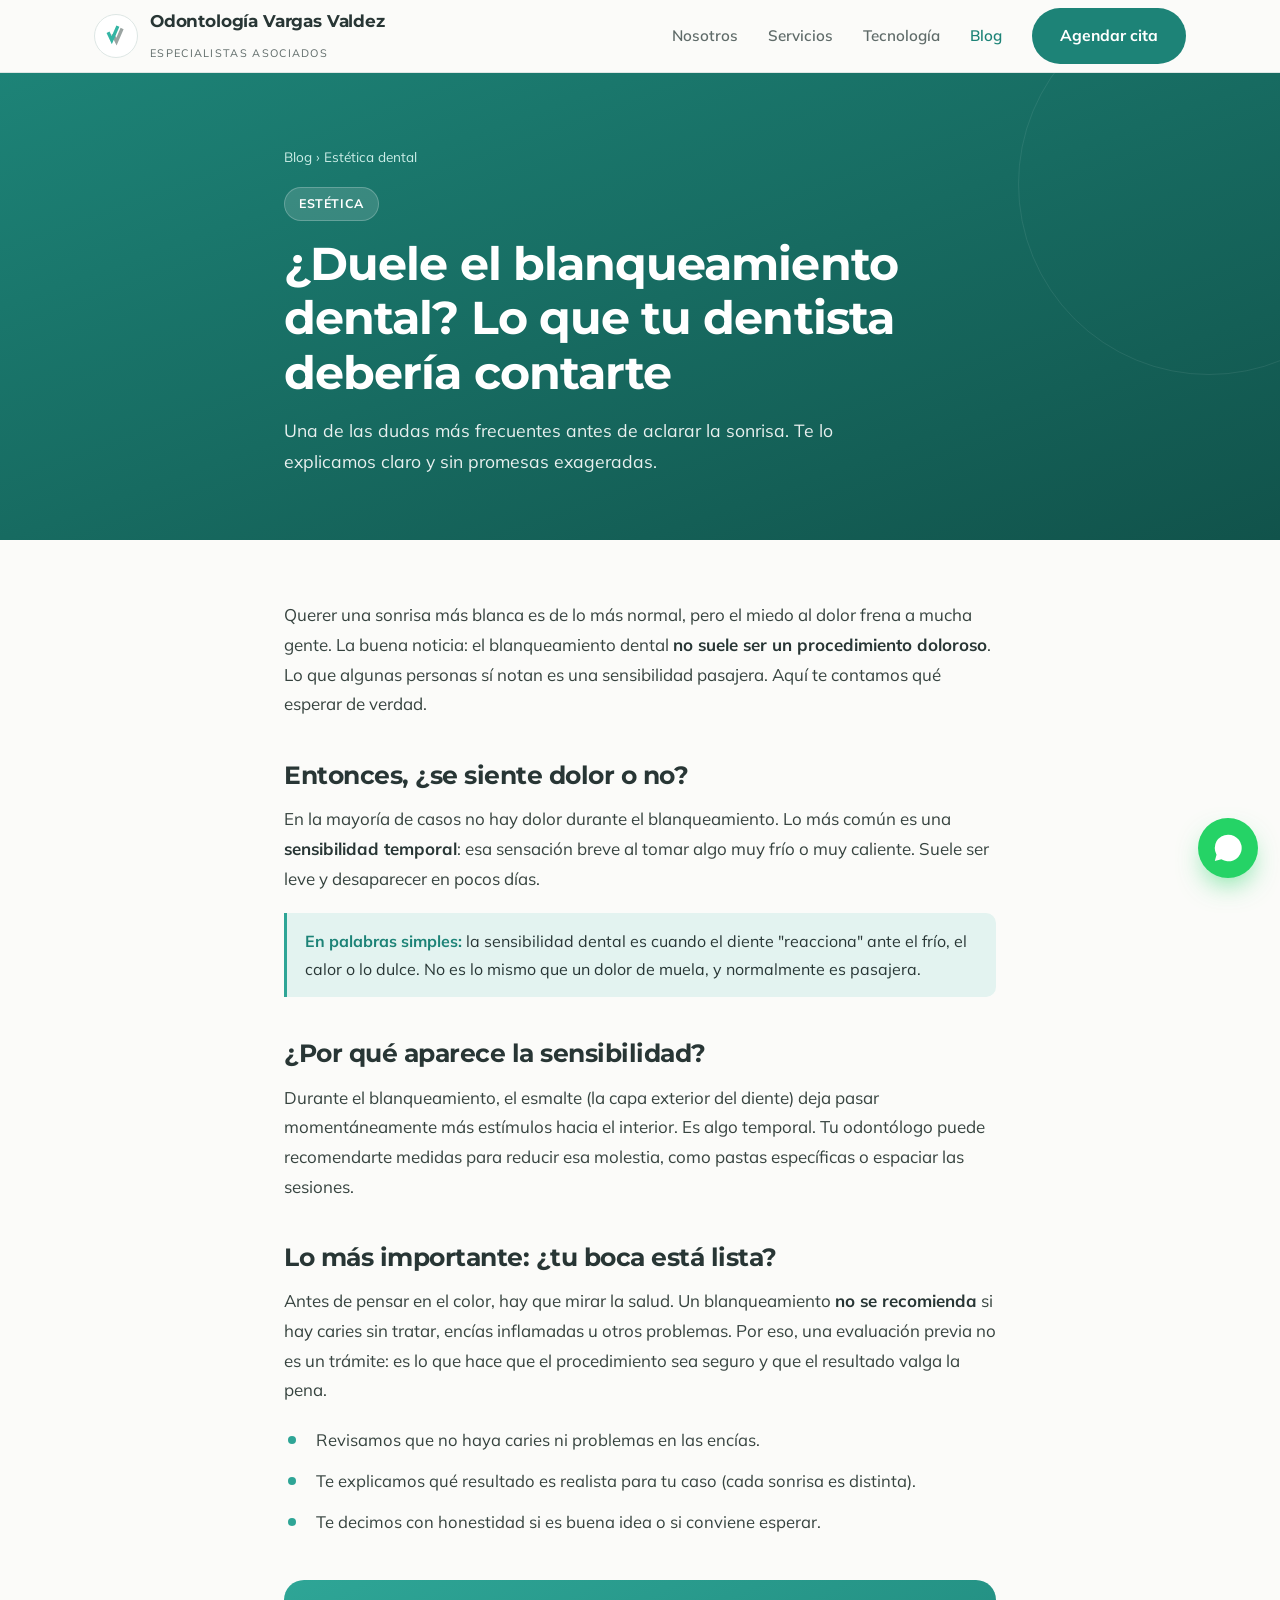
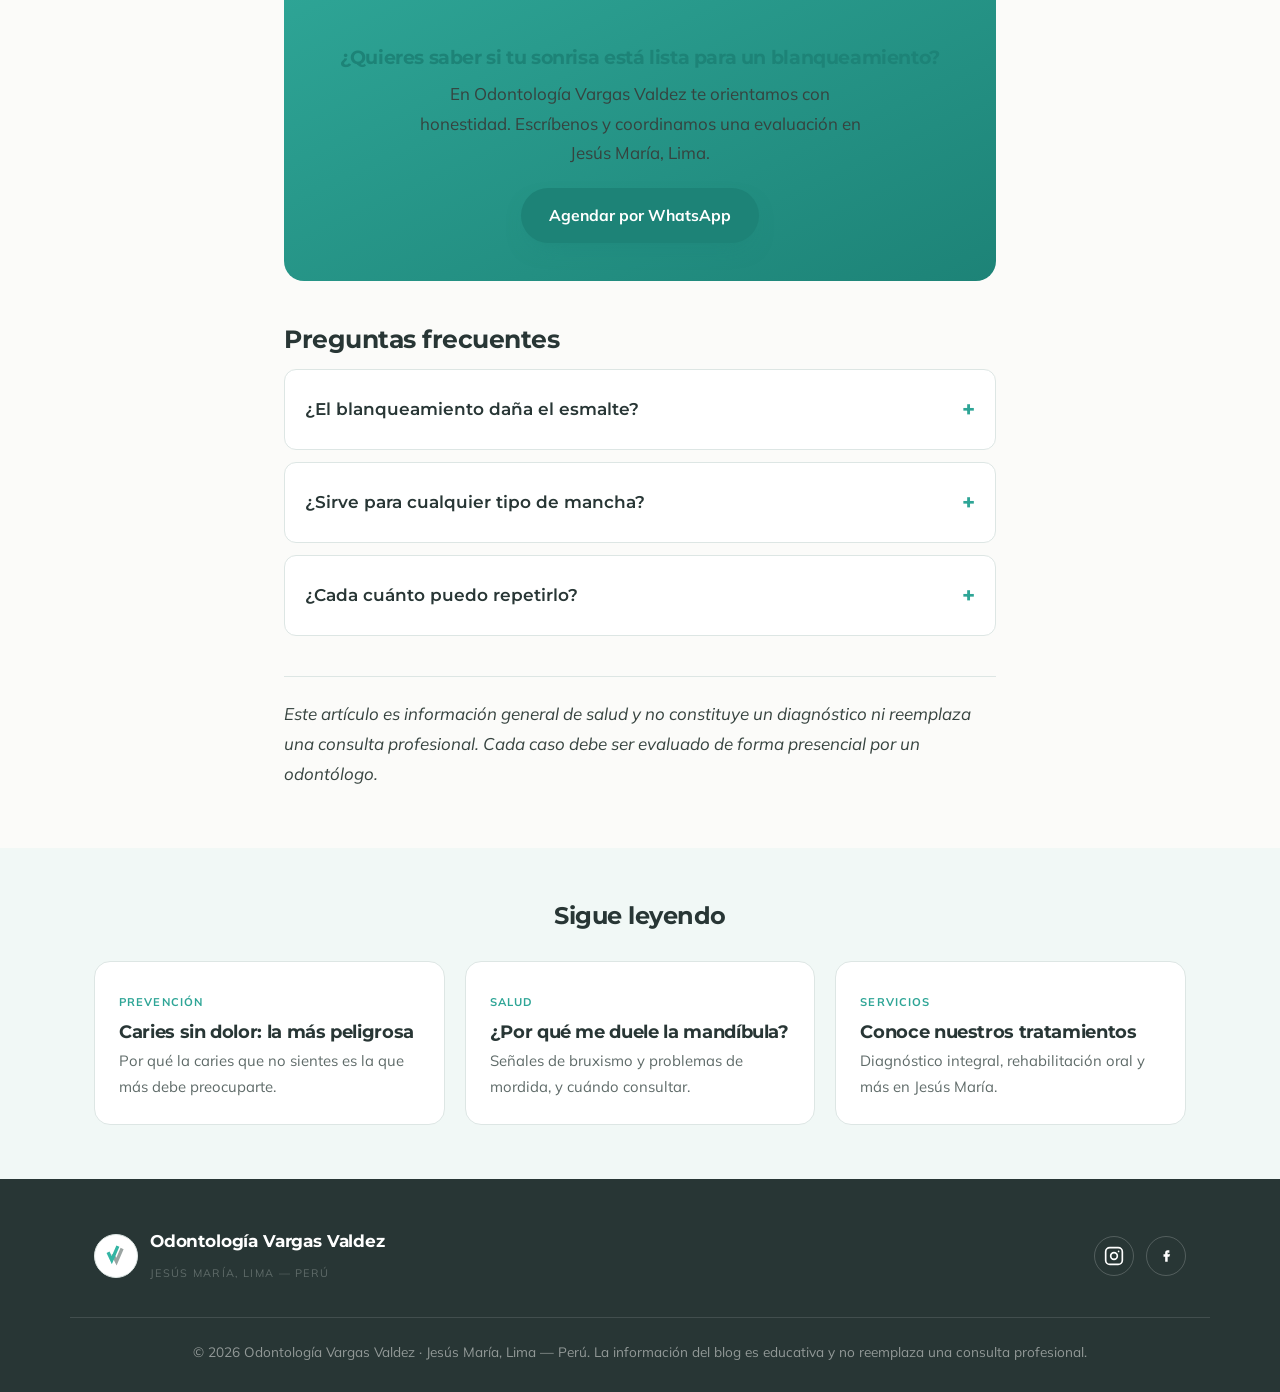
==== blog-blanqueamiento-dental.html @ 9a5ce0c2 "Fix logo - Blogs parte 1 (3 blogs añadidos)" ====
<!DOCTYPE html>
<html lang="es"><head><meta charset="UTF-8"><meta name="viewport" content="width=device-width, initial-scale=1.0">
<title>¿Duele el blanqueamiento dental? Lo que tu dentista debería contarte | Vargas Valdez</title>
<meta name="description" content="¿El blanqueamiento dental duele? Resolvemos las dudas más comunes sobre sensibilidad, duración y cuándo es seguro hacerlo. Clínica dental en Jesús María, Lima.">
<link rel="canonical" href="https://www.TUDOMINIO.com/blog-blanqueamiento-dental.html">
<meta property="og:type" content="article"><meta property="og:title" content="¿Duele el blanqueamiento dental? Lo que tu dentista debería contarte | Vargas Valdez"><meta property="og:description" content="¿El blanqueamiento dental duele? Resolvemos las dudas más comunes sobre sensibilidad, duración y cuándo es seguro hacerlo. Clínica dental en Jesús María, Lima."><meta property="og:locale" content="es_PE">
<link rel="preconnect" href="https://fonts.googleapis.com"><link rel="preconnect" href="https://fonts.gstatic.com" crossorigin>
<link href="https://fonts.googleapis.com/css2?family=Montserrat:wght@600;700;800&family=Mulish:wght@400;500;600;700&display=swap" rel="stylesheet">
<script type="application/ld+json">{"@context": "https://schema.org", "@type": "Article", "headline": "¿Duele el blanqueamiento dental? Lo que tu dentista debería contarte | Vargas Valdez", "description": "¿El blanqueamiento dental duele? Resolvemos las dudas más comunes sobre sensibilidad, duración y cuándo es seguro hacerlo. Clínica dental en Jesús María, Lima.", "author": {"@type": "Organization", "name": "Odontología Vargas Valdez"}, "publisher": {"@type": "Organization", "name": "Odontología Vargas Valdez"}, "inLanguage": "es-PE"}</script><script type="application/ld+json">{"@context": "https://schema.org", "@type": "FAQPage", "mainEntity": [{"@type": "Question", "name": "¿El blanqueamiento dental duele?", "acceptedAnswer": {"@type": "Answer", "text": "Por lo general no es un procedimiento doloroso, aunque algunas personas sienten sensibilidad temporal durante o después. Esa sensibilidad suele desaparecer en pocos días."}}, {"@type": "Question", "name": "¿Cuánto dura el resultado de un blanqueamiento?", "acceptedAnswer": {"@type": "Answer", "text": "Depende de cada persona y de sus hábitos (café, té, cigarro). Con buenos cuidados, los resultados pueden mantenerse varios meses o más. Una evaluación profesional te dará una expectativa realista."}}, {"@type": "Question", "name": "¿Cualquiera puede hacerse un blanqueamiento?", "acceptedAnswer": {"@type": "Answer", "text": "No siempre. Es importante revisar primero el estado de tus dientes y encías. Por eso recomendamos una evaluación antes de decidir."}}]}</script>
<style>:root{
    --teal:#2ea596;--teal-bright:#3dbcab;--teal-deep:#1d8377;--teal-darker:#11534b;
    --teal-soft:#e3f3f0;--teal-mist:#f1f8f6;--grey:#8e9794;--grey-deep:#6b7472;
    --ink:#283635;--paper:#fbfbf9;--white:#fff;--gold:#1d8377;--gold-soft:#cdeee8;
    --muted:#5f6b69;--line:#dde6e4;
  }
  *{box-sizing:border-box;margin:0;padding:0;}
  html{scroll-behavior:smooth;}
  body{font-family:'Mulish',system-ui,sans-serif;color:var(--ink);background:var(--paper);line-height:1.75;}
  h1,h2,h3,h4{font-family:'Montserrat',system-ui,sans-serif;font-weight:700;line-height:1.18;letter-spacing:-.02em;}
  a{color:inherit;text-decoration:none;}
  .wrap{max-width:1140px;margin:0 auto;padding:0 24px;}
  .narrow{max-width:760px;margin:0 auto;padding:0 24px;}
  .eyebrow{text-transform:uppercase;letter-spacing:.18em;font-size:.74rem;font-weight:700;color:var(--teal-deep);margin-bottom:14px;}
  .btn{display:inline-flex;align-items:center;gap:9px;font-family:'Mulish',sans-serif;font-weight:700;font-size:.98rem;padding:14px 28px;border-radius:40px;transition:transform .25s,box-shadow .25s;cursor:pointer;border:none;}
  .btn-wa{background:var(--teal-deep);color:#fff;box-shadow:0 10px 24px -12px rgba(29,131,119,.7);}
  .btn-wa:hover{transform:translateY(-3px);}
  .btn-dark{background:var(--teal-deep);color:#fff;}
  .btn-dark:hover{transform:translateY(-3px);}
  .btn-ghost{background:transparent;color:var(--teal-deep);border:1.5px solid var(--teal);}
  .btn-ghost:hover{background:var(--teal-soft);}

  /* NAV */
  header.nav{position:sticky;top:0;z-index:100;background:rgba(251,251,249,.9);backdrop-filter:blur(12px);border-bottom:1px solid var(--line);}
  .nav-inner{display:flex;align-items:center;justify-content:space-between;height:72px;}
  .brand{display:flex;align-items:center;gap:12px;}
  .brand-mark{width:44px;height:44px;border-radius:50%;background:#fff;border:1px solid var(--line);display:flex;align-items:center;justify-content:center;overflow:hidden;flex-shrink:0;}
  .brand-mark svg{width:30px;height:30px;display:block;}
  .brand-text strong{font-family:'Montserrat',system-ui,sans-serif;font-weight:700;font-size:1.05rem;display:block;color:var(--ink);letter-spacing:-.01em;}
  .brand-text span{font-size:.68rem;letter-spacing:.12em;text-transform:uppercase;color:var(--muted);}
  .nav-links{display:flex;align-items:center;gap:30px;}
  .nav-links a.lnk{font-weight:600;font-size:.95rem;color:var(--muted);transition:color .2s;}
  .nav-links a.lnk:hover,.nav-links a.lnk.active{color:var(--teal-deep);}
  @media(max-width:820px){.nav-links .lnk{display:none;}}

  /* ARTICLE */
  .art-hero{background:linear-gradient(160deg,var(--teal-deep),var(--teal-darker));color:#fff;padding:72px 0 64px;position:relative;overflow:hidden;}
  .art-hero::before{content:"";position:absolute;right:-120px;top:-80px;width:380px;height:380px;border-radius:50%;border:1.5px solid rgba(255,255,255,.08);}
  .art-hero .crumbs{font-size:.85rem;color:var(--gold-soft);margin-bottom:18px;position:relative;z-index:2;}
  .art-hero .crumbs a:hover{text-decoration:underline;}
  .art-hero .tag{display:inline-block;background:rgba(255,255,255,.14);border:1px solid rgba(255,255,255,.22);padding:5px 14px;border-radius:30px;font-size:.78rem;font-weight:700;letter-spacing:.05em;text-transform:uppercase;margin-bottom:16px;}
  .art-hero h1{font-size:clamp(1.9rem,4.2vw,2.9rem);max-width:22ch;margin-bottom:14px;}
  .art-hero p.sub{font-size:1.1rem;color:rgba(255,255,255,.9);max-width:54ch;}
  article.post{padding:60px 0 40px;}
  article.post p{font-size:1.06rem;color:#36433f;margin-bottom:20px;}
  article.post h2{font-size:1.55rem;margin:42px 0 14px;color:var(--ink);}
  article.post h3{font-size:1.2rem;margin:28px 0 10px;color:var(--teal-deep);}
  article.post ul{margin:0 0 22px 4px;list-style:none;}
  article.post li{position:relative;padding-left:28px;margin-bottom:12px;font-size:1.04rem;color:#36433f;}
  article.post li::before{content:"";position:absolute;left:0;top:11px;width:8px;height:8px;border-radius:50%;background:var(--teal);}
  article.post strong{color:var(--ink);}
  .term{background:var(--teal-soft);border-left:3px solid var(--teal);padding:14px 18px;border-radius:0 10px 10px 0;margin:0 0 24px;font-size:1rem;}
  .term b{color:var(--teal-deep);}
  .cta-box{background:linear-gradient(155deg,var(--teal),var(--teal-deep));color:#fff;border-radius:20px;padding:38px;margin:44px 0;text-align:center;}
  .cta-box h3{font-size:1.5rem;color:#fff;margin-bottom:10px;}
  .cta-box p{color:rgba(255,255,255,.9);max-width:46ch;margin:0 auto 22px;}
  .faq{margin:40px 0;}
  .faq h2{margin-bottom:18px;}
  details{background:var(--white);border:1px solid var(--line);border-radius:12px;padding:4px 20px;margin-bottom:12px;}
  details summary{font-family:'Montserrat',sans-serif;font-weight:600;font-size:1.05rem;padding:16px 0;cursor:pointer;list-style:none;display:flex;justify-content:space-between;align-items:center;color:var(--ink);}
  details summary::after{content:"+";color:var(--teal);font-size:1.4rem;font-weight:700;}
  details[open] summary::after{content:"–";}
  details .ans{padding:0 0 18px;color:#36433f;}
  .disclaimer{font-size:.92rem;color:var(--muted);font-style:italic;border-top:1px solid var(--line);padding-top:22px;margin-top:30px;}
  .more{background:var(--teal-mist);padding:54px 0;}
  .more h2{text-align:center;font-size:1.5rem;margin-bottom:30px;}
  .more-grid{display:grid;grid-template-columns:repeat(3,1fr);gap:20px;}
  .pcard{background:#fff;border:1px solid var(--line);border-radius:16px;padding:24px;transition:transform .25s,box-shadow .25s;}
  .pcard:hover{transform:translateY(-5px);box-shadow:0 18px 40px -26px rgba(29,131,119,.5);}
  .pcard .tag{font-size:.7rem;text-transform:uppercase;letter-spacing:.1em;font-weight:700;color:var(--teal);}
  .pcard h3{font-size:1.1rem;margin:8px 0 6px;}
  .pcard p{color:var(--muted);font-size:.93rem;}
  @media(max-width:820px){.more-grid{grid-template-columns:1fr;}}

  /* BLOG INDEX */
  .idx-hero{background:radial-gradient(ellipse at 80% -10%, rgba(61,188,171,.22), transparent 50%),linear-gradient(160deg,var(--teal-deep),var(--teal-darker));color:#fff;padding:84px 0 76px;text-align:center;position:relative;overflow:hidden;}
  .idx-hero::before{content:"";position:absolute;right:-120px;top:-80px;width:420px;height:420px;border-radius:50%;border:1.5px solid rgba(255,255,255,.08);}
  .idx-hero .eyebrow{color:var(--gold-soft);}
  .idx-hero h1{font-size:clamp(2.1rem,5vw,3.2rem);max-width:20ch;margin:0 auto 18px;}
  .idx-hero h1 em{font-style:normal;color:var(--gold-soft);}
  .idx-hero p{font-size:1.12rem;color:rgba(255,255,255,.9);max-width:52ch;margin:0 auto;position:relative;z-index:2;}
  .posts{padding:64px 0;}
  .posts-grid{display:grid;grid-template-columns:repeat(3,1fr);gap:24px;}
  .post-card{background:#fff;border:1px solid var(--line);border-radius:18px;overflow:hidden;display:flex;flex-direction:column;transition:transform .25s,box-shadow .25s;}
  .post-card:hover{transform:translateY(-6px);box-shadow:0 22px 46px -28px rgba(29,131,119,.5);}
  .post-card .ph{height:120px;background:linear-gradient(135deg,var(--teal),var(--teal-deep));display:flex;align-items:center;justify-content:center;font-size:2.6rem;}
  .post-card .body{padding:24px;display:flex;flex-direction:column;flex:1;}
  .post-card .tag{font-size:.7rem;text-transform:uppercase;letter-spacing:.1em;font-weight:700;color:var(--teal);}
  .post-card h2{font-size:1.18rem;margin:8px 0 8px;}
  .post-card p{color:var(--muted);font-size:.95rem;flex:1;}
  .post-card .read{margin-top:16px;font-weight:700;color:var(--teal-deep);font-size:.92rem;}
  @media(max-width:820px){.posts-grid{grid-template-columns:1fr;}}

  /* FOOTER */
  footer{background:var(--ink);color:rgba(251,251,249,.72);padding:48px 0 28px;}
  .foot-grid{display:flex;justify-content:space-between;flex-wrap:wrap;gap:24px;align-items:center;}
  .foot-grid .brand-text strong{color:#fff;}
  .foot-social{display:flex;gap:12px;}
  .foot-social a{width:40px;height:40px;border-radius:50%;border:1px solid rgba(255,255,255,.2);display:flex;align-items:center;justify-content:center;color:#fff;transition:background .2s;}
  .foot-social a:hover{background:var(--teal);}
  .foot-bottom{border-top:1px solid rgba(255,255,255,.12);margin-top:32px;padding-top:22px;text-align:center;font-size:.85rem;color:rgba(251,251,249,.5);}
  .wa-float{position:fixed;right:22px;bottom:22px;z-index:200;width:60px;height:60px;border-radius:50%;background:#25D366;display:flex;align-items:center;justify-content:center;box-shadow:0 12px 28px -8px rgba(37,211,102,.7);transition:transform .25s;}
  .wa-float:hover{transform:scale(1.08);}
  .wa-float svg{width:32px;height:32px;fill:#fff;}</style></head><body>
<header class="nav"><div class="wrap nav-inner">
  <a href="index.html" class="brand"><div class="brand-mark"><svg viewBox="0 0 64 64" xmlns="http://www.w3.org/2000/svg" aria-label="Logo Vargas Valdez"><path d="M25 28 L33 44 L45 16" fill="none" stroke="#9ba4a2" stroke-width="7" stroke-linecap="butt" stroke-linejoin="miter"/><path d="M15 24 L23 41 L36 11" fill="none" stroke="#34b5a4" stroke-width="7" stroke-linecap="butt" stroke-linejoin="miter"/></svg></div>
  <div class="brand-text"><strong>Odontología Vargas Valdez</strong><span>Especialistas Asociados</span></div></a>
  <nav class="nav-links">
    <a class="lnk" href="index.html#nosotros">Nosotros</a>
    <a class="lnk" href="index.html#servicios">Servicios</a>
    <a class="lnk" href="index.html#tecnologia">Tecnología</a>
    <a class="lnk active" href="blog.html">Blog</a>
    <a class="btn btn-dark" href="https://wa.me/51987484791" target="_blank" rel="noopener">Agendar cita</a>
  </nav></div></header>
<section class="art-hero"><div class="narrow">
<div class="crumbs"><a href="blog.html">Blog</a> › Estética dental</div>
<span class="tag">Estética</span>
<h1>¿Duele el blanqueamiento dental? Lo que tu dentista debería contarte</h1>
<p class="sub">Una de las dudas más frecuentes antes de aclarar la sonrisa. Te lo explicamos claro y sin promesas exageradas.</p>
</div></section>
<article class="post"><div class="narrow">
<p>Querer una sonrisa más blanca es de lo más normal, pero el miedo al dolor frena a mucha gente. La buena noticia: el blanqueamiento dental <strong>no suele ser un procedimiento doloroso</strong>. Lo que algunas personas sí notan es una sensibilidad pasajera. Aquí te contamos qué esperar de verdad.</p>

<h2>Entonces, ¿se siente dolor o no?</h2>
<p>En la mayoría de casos no hay dolor durante el blanqueamiento. Lo más común es una <strong>sensibilidad temporal</strong>: esa sensación breve al tomar algo muy frío o muy caliente. Suele ser leve y desaparecer en pocos días.</p>
<div class="term"><b>En palabras simples:</b> la sensibilidad dental es cuando el diente "reacciona" ante el frío, el calor o lo dulce. No es lo mismo que un dolor de muela, y normalmente es pasajera.</div>

<h2>¿Por qué aparece la sensibilidad?</h2>
<p>Durante el blanqueamiento, el esmalte (la capa exterior del diente) deja pasar momentáneamente más estímulos hacia el interior. Es algo temporal. Tu odontólogo puede recomendarte medidas para reducir esa molestia, como pastas específicas o espaciar las sesiones.</p>

<h2>Lo más importante: ¿tu boca está lista?</h2>
<p>Antes de pensar en el color, hay que mirar la salud. Un blanqueamiento <strong>no se recomienda</strong> si hay caries sin tratar, encías inflamadas u otros problemas. Por eso, una evaluación previa no es un trámite: es lo que hace que el procedimiento sea seguro y que el resultado valga la pena.</p>
<ul>
<li>Revisamos que no haya caries ni problemas en las encías.</li>
<li>Te explicamos qué resultado es realista para tu caso (cada sonrisa es distinta).</li>
<li>Te decimos con honestidad si es buena idea o si conviene esperar.</li>
</ul>

<div class="cta-box"><h3>¿Quieres saber si tu sonrisa está lista para un blanqueamiento?</h3>
<p>En Odontología Vargas Valdez te orientamos con honestidad. Escríbenos y coordinamos una evaluación en Jesús María, Lima.</p>
<a class="btn btn-wa" href="https://wa.me/51987484791" target="_blank" rel="noopener">Agendar por WhatsApp</a></div>

<div class="faq"><h2>Preguntas frecuentes</h2>
<details><summary>¿El blanqueamiento daña el esmalte?</summary><div class="ans">Realizado bajo supervisión profesional y en una boca sana, es un procedimiento controlado. Los problemas suelen aparecer con productos caseros sin control o usados en exceso.</div></details>
<details><summary>¿Sirve para cualquier tipo de mancha?</summary><div class="ans">No todas las manchas responden igual. Algunas se aclaran muy bien y otras requieren un enfoque distinto. Una evaluación lo aclara.</div></details>
<details><summary>¿Cada cuánto puedo repetirlo?</summary><div class="ans">Depende de tu caso y tus hábitos. Tu odontólogo te indicará un intervalo seguro; no conviene abusar.</div></details>
</div>

<p class="disclaimer">Este artículo es información general de salud y no constituye un diagnóstico ni reemplaza una consulta profesional. Cada caso debe ser evaluado de forma presencial por un odontólogo.</p>
</div></article>
<section class="more"><div class="wrap"><h2>Sigue leyendo</h2><div class="more-grid"><a class="pcard" href="blog-caries-sin-dolor.html"><span class="tag">Prevención</span><h3>Caries sin dolor: la más peligrosa</h3><p>Por qué la caries que no sientes es la que más debe preocuparte.</p></a><a class="pcard" href="blog-dolor-mandibula.html"><span class="tag">Salud</span><h3>¿Por qué me duele la mandíbula?</h3><p>Señales de bruxismo y problemas de mordida, y cuándo consultar.</p></a><a class="pcard" href="index.html#servicios"><span class="tag">Servicios</span><h3>Conoce nuestros tratamientos</h3><p>Diagnóstico integral, rehabilitación oral y más en Jesús María.</p></a></div></div></section>
<footer><div class="wrap foot-grid">
  <a href="index.html" class="brand"><div class="brand-mark"><svg viewBox="0 0 64 64" xmlns="http://www.w3.org/2000/svg" aria-label="Logo Vargas Valdez"><path d="M25 28 L33 44 L45 16" fill="none" stroke="#9ba4a2" stroke-width="7" stroke-linecap="butt" stroke-linejoin="miter"/><path d="M15 24 L23 41 L36 11" fill="none" stroke="#34b5a4" stroke-width="7" stroke-linecap="butt" stroke-linejoin="miter"/></svg></div>
  <div class="brand-text"><strong>Odontología Vargas Valdez</strong><span>Jesús María, Lima — Perú</span></div></a>
  <div class="foot-social">
    <a href="https://www.instagram.com/odontologiavargasv" target="_blank" rel="noopener" aria-label="Instagram"><svg width="20" height="20" viewBox="0 0 24 24" fill="none" stroke="currentColor" stroke-width="2"><rect x="2" y="2" width="20" height="20" rx="5"/><circle cx="12" cy="12" r="4"/><circle cx="17.5" cy="6.5" r="1" fill="currentColor" stroke="none"/></svg></a>
    <a href="https://www.facebook.com/profile.php?id=61588420507476" target="_blank" rel="noopener" aria-label="Facebook"><svg width="20" height="20" viewBox="0 0 24 24" fill="currentColor"><path d="M14 8h2V5h-2c-2 0-3 1-3 3v2H9v3h2v6h3v-6h2l1-3h-3V8c0-.5.3-1 1-1z"/></svg></a>
  </div></div>
  <div class="wrap foot-bottom">© <span id="year"></span> Odontología Vargas Valdez · Jesús María, Lima — Perú. La información del blog es educativa y no reemplaza una consulta profesional.</div></footer>
<a class="wa-float" href="https://wa.me/51987484791" target="_blank" rel="noopener" aria-label="WhatsApp"><svg viewBox="0 0 24 24"><path d="M17.5 14.4c-.3-.1-1.7-.8-1.9-.9-.3-.1-.5-.1-.7.1-.2.3-.7.9-.9 1.1-.2.2-.3.2-.6.1-1.7-.8-2.8-1.5-3.9-3.4-.3-.5.3-.5.8-1.5.1-.2 0-.4 0-.5 0-.1-.7-1.7-1-2.3-.2-.5-.5-.5-.7-.5h-.6c-.2 0-.5.1-.8.4-.3.3-1 1-1 2.5s1.1 2.9 1.2 3.1c.2.2 2.1 3.3 5.2 4.6 2 .8 2.7.9 3.7.8.6-.1 1.7-.7 2-1.4.2-.7.2-1.3.2-1.4-.1-.2-.3-.2-.6-.4zM12 2a10 10 0 00-8.6 15l-1.3 4.8 4.9-1.3A10 10 0 1012 2z"/></svg></a>
<script>document.getElementById('year').textContent=new Date().getFullYear();</script>
</body></html>
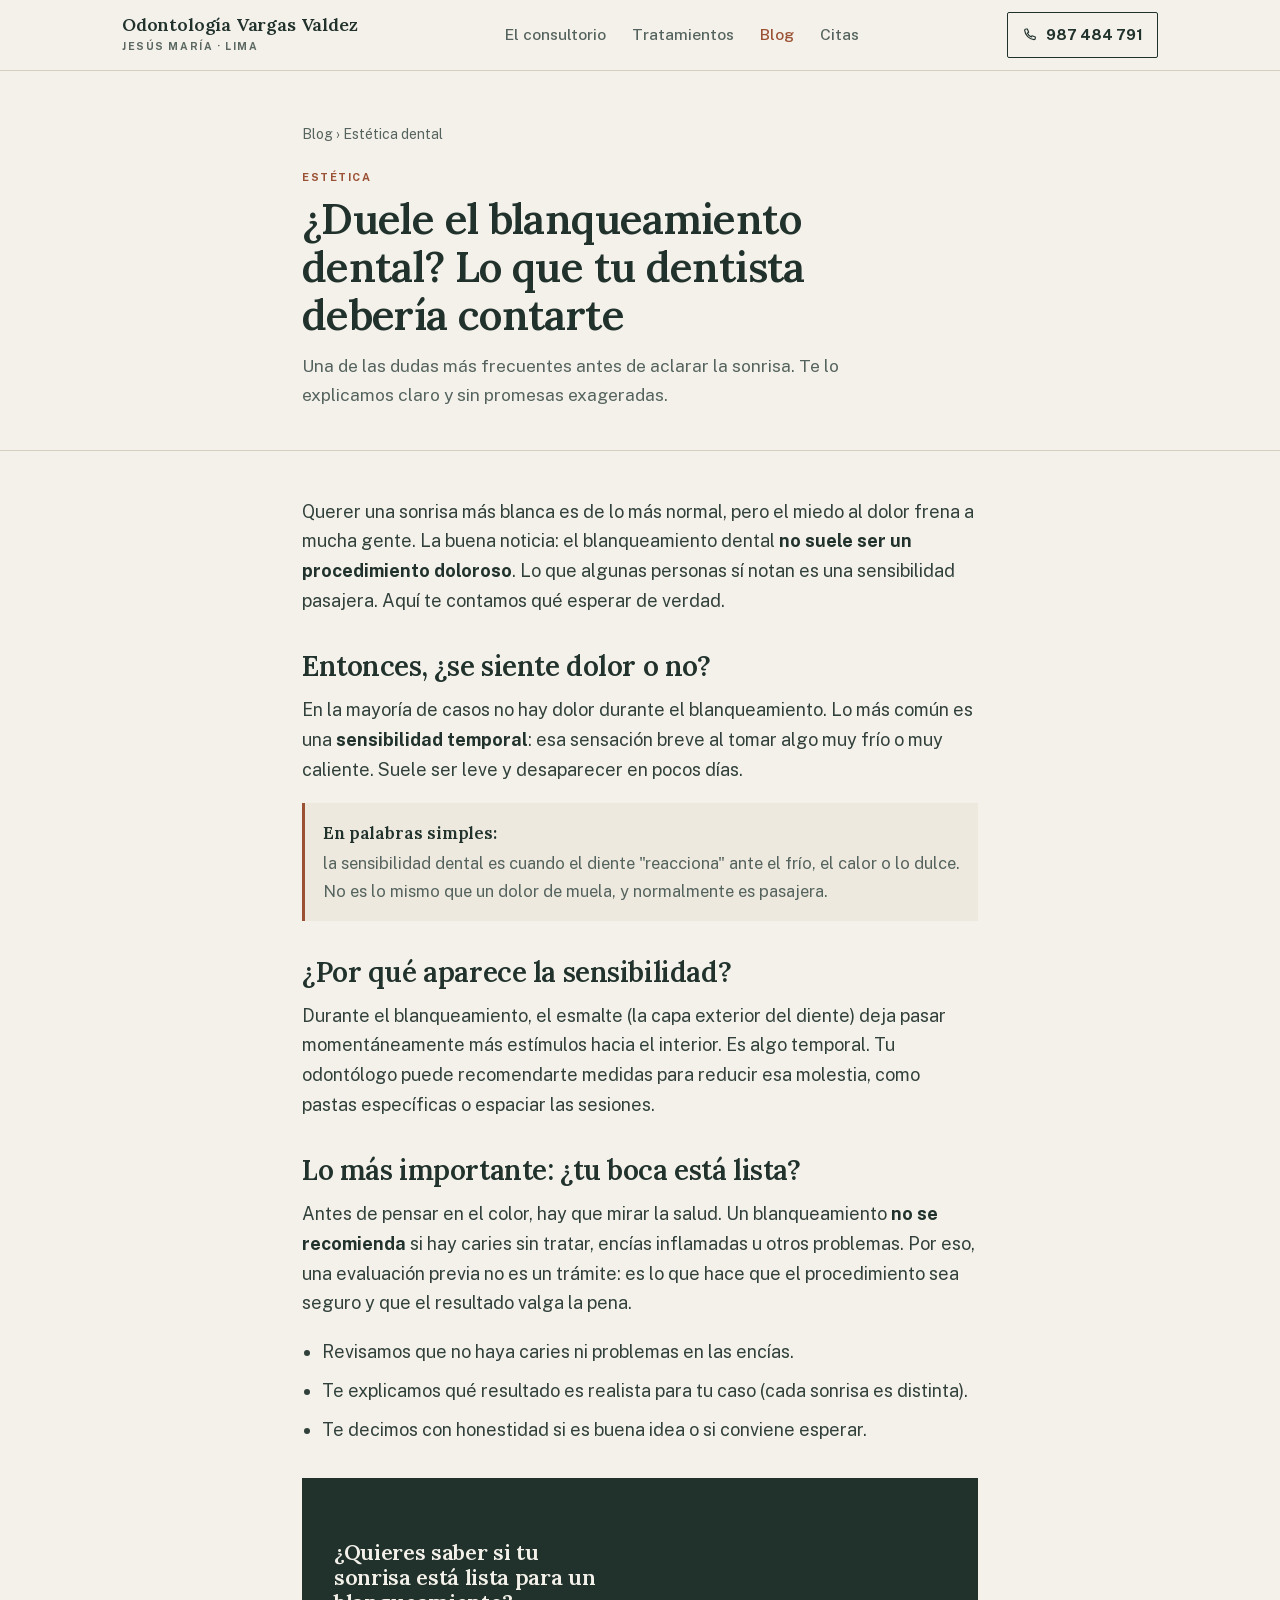
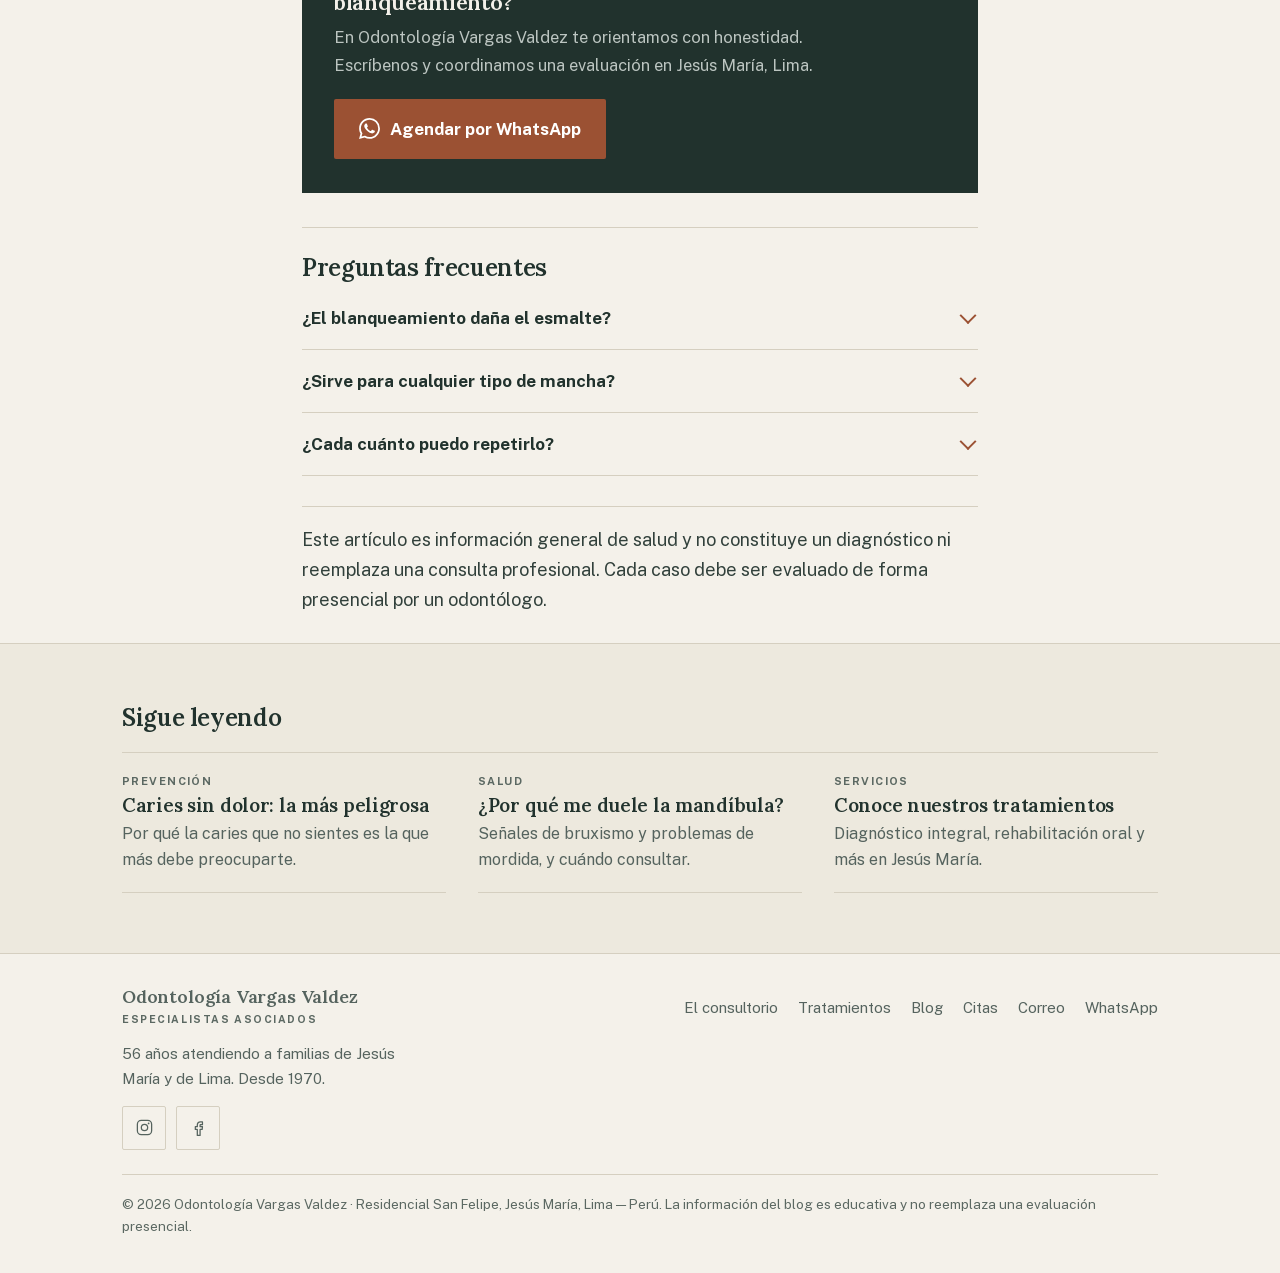
==== commit 76edba05: "Rediseño completo: los 56 años como titular + GA4 + arreglos de fondo Identidad propia, sobria y cál" ====
--- a/blog-blanqueamiento-dental.html
+++ b/blog-blanqueamiento-dental.html
@@ -2,126 +2,29 @@
 <html lang="es"><head><meta charset="UTF-8"><meta name="viewport" content="width=device-width, initial-scale=1.0">
 <title>¿Duele el blanqueamiento dental? Lo que tu dentista debería contarte | Vargas Valdez</title>
 <meta name="description" content="¿El blanqueamiento dental duele? Resolvemos las dudas más comunes sobre sensibilidad, duración y cuándo es seguro hacerlo. Clínica dental en Jesús María, Lima.">
-<link rel="canonical" href="https://www.TUDOMINIO.com/blog-blanqueamiento-dental.html">
+<link rel="canonical" href="https://www.odontologiavargasvaldez.com/blog-blanqueamiento-dental.html">
 <meta property="og:type" content="article"><meta property="og:title" content="¿Duele el blanqueamiento dental? Lo que tu dentista debería contarte | Vargas Valdez"><meta property="og:description" content="¿El blanqueamiento dental duele? Resolvemos las dudas más comunes sobre sensibilidad, duración y cuándo es seguro hacerlo. Clínica dental en Jesús María, Lima."><meta property="og:locale" content="es_PE">
-<link rel="preconnect" href="https://fonts.googleapis.com"><link rel="preconnect" href="https://fonts.gstatic.com" crossorigin>
-<link href="https://fonts.googleapis.com/css2?family=Montserrat:wght@600;700;800&family=Mulish:wght@400;500;600;700&display=swap" rel="stylesheet">
 <script type="application/ld+json">{"@context": "https://schema.org", "@type": "Article", "headline": "¿Duele el blanqueamiento dental? Lo que tu dentista debería contarte | Vargas Valdez", "description": "¿El blanqueamiento dental duele? Resolvemos las dudas más comunes sobre sensibilidad, duración y cuándo es seguro hacerlo. Clínica dental en Jesús María, Lima.", "author": {"@type": "Organization", "name": "Odontología Vargas Valdez"}, "publisher": {"@type": "Organization", "name": "Odontología Vargas Valdez"}, "inLanguage": "es-PE"}</script><script type="application/ld+json">{"@context": "https://schema.org", "@type": "FAQPage", "mainEntity": [{"@type": "Question", "name": "¿El blanqueamiento dental duele?", "acceptedAnswer": {"@type": "Answer", "text": "Por lo general no es un procedimiento doloroso, aunque algunas personas sienten sensibilidad temporal durante o después. Esa sensibilidad suele desaparecer en pocos días."}}, {"@type": "Question", "name": "¿Cuánto dura el resultado de un blanqueamiento?", "acceptedAnswer": {"@type": "Answer", "text": "Depende de cada persona y de sus hábitos (café, té, cigarro). Con buenos cuidados, los resultados pueden mantenerse varios meses o más. Una evaluación profesional te dará una expectativa realista."}}, {"@type": "Question", "name": "¿Cualquiera puede hacerse un blanqueamiento?", "acceptedAnswer": {"@type": "Answer", "text": "No siempre. Es importante revisar primero el estado de tus dientes y encías. Por eso recomendamos una evaluación antes de decidir."}}]}</script>
-<style>:root{
-    --teal:#2ea596;--teal-bright:#3dbcab;--teal-deep:#1d8377;--teal-darker:#11534b;
-    --teal-soft:#e3f3f0;--teal-mist:#f1f8f6;--grey:#8e9794;--grey-deep:#6b7472;
-    --ink:#283635;--paper:#fbfbf9;--white:#fff;--gold:#1d8377;--gold-soft:#cdeee8;
-    --muted:#5f6b69;--line:#dde6e4;
-  }
-  *{box-sizing:border-box;margin:0;padding:0;}
-  html{scroll-behavior:smooth;}
-  body{font-family:'Mulish',system-ui,sans-serif;color:var(--ink);background:var(--paper);line-height:1.75;}
-  h1,h2,h3,h4{font-family:'Montserrat',system-ui,sans-serif;font-weight:700;line-height:1.18;letter-spacing:-.02em;}
-  a{color:inherit;text-decoration:none;}
-  .wrap{max-width:1140px;margin:0 auto;padding:0 24px;}
-  .narrow{max-width:760px;margin:0 auto;padding:0 24px;}
-  .eyebrow{text-transform:uppercase;letter-spacing:.18em;font-size:.74rem;font-weight:700;color:var(--teal-deep);margin-bottom:14px;}
-  .btn{display:inline-flex;align-items:center;gap:9px;font-family:'Mulish',sans-serif;font-weight:700;font-size:.98rem;padding:14px 28px;border-radius:40px;transition:transform .25s,box-shadow .25s;cursor:pointer;border:none;}
-  .btn-wa{background:var(--teal-deep);color:#fff;box-shadow:0 10px 24px -12px rgba(29,131,119,.7);}
-  .btn-wa:hover{transform:translateY(-3px);}
-  .btn-dark{background:var(--teal-deep);color:#fff;}
-  .btn-dark:hover{transform:translateY(-3px);}
-  .btn-ghost{background:transparent;color:var(--teal-deep);border:1.5px solid var(--teal);}
-  .btn-ghost:hover{background:var(--teal-soft);}
-
-  /* NAV */
-  header.nav{position:sticky;top:0;z-index:100;background:rgba(251,251,249,.9);backdrop-filter:blur(12px);border-bottom:1px solid var(--line);}
-  .nav-inner{display:flex;align-items:center;justify-content:space-between;height:72px;}
-  .brand{display:flex;align-items:center;gap:12px;}
-  .brand-mark{width:44px;height:44px;border-radius:50%;background:#fff;border:1px solid var(--line);display:flex;align-items:center;justify-content:center;overflow:hidden;flex-shrink:0;}
-  .brand-mark svg{width:30px;height:30px;display:block;}
-  .brand-text strong{font-family:'Montserrat',system-ui,sans-serif;font-weight:700;font-size:1.05rem;display:block;color:var(--ink);letter-spacing:-.01em;}
-  .brand-text span{font-size:.68rem;letter-spacing:.12em;text-transform:uppercase;color:var(--muted);}
-  .nav-links{display:flex;align-items:center;gap:30px;}
-  .nav-links a.lnk{font-weight:600;font-size:.95rem;color:var(--muted);transition:color .2s;}
-  .nav-links a.lnk:hover,.nav-links a.lnk.active{color:var(--teal-deep);}
-  @media(max-width:820px){.nav-links .lnk{display:none;}}
-
-  /* ARTICLE */
-  .art-hero{background:linear-gradient(160deg,var(--teal-deep),var(--teal-darker));color:#fff;padding:72px 0 64px;position:relative;overflow:hidden;}
-  .art-hero::before{content:"";position:absolute;right:-120px;top:-80px;width:380px;height:380px;border-radius:50%;border:1.5px solid rgba(255,255,255,.08);}
-  .art-hero .crumbs{font-size:.85rem;color:var(--gold-soft);margin-bottom:18px;position:relative;z-index:2;}
-  .art-hero .crumbs a:hover{text-decoration:underline;}
-  .art-hero .tag{display:inline-block;background:rgba(255,255,255,.14);border:1px solid rgba(255,255,255,.22);padding:5px 14px;border-radius:30px;font-size:.78rem;font-weight:700;letter-spacing:.05em;text-transform:uppercase;margin-bottom:16px;}
-  .art-hero h1{font-size:clamp(1.9rem,4.2vw,2.9rem);max-width:22ch;margin-bottom:14px;}
-  .art-hero p.sub{font-size:1.1rem;color:rgba(255,255,255,.9);max-width:54ch;}
-  article.post{padding:60px 0 40px;}
-  article.post p{font-size:1.06rem;color:#36433f;margin-bottom:20px;}
-  article.post h2{font-size:1.55rem;margin:42px 0 14px;color:var(--ink);}
-  article.post h3{font-size:1.2rem;margin:28px 0 10px;color:var(--teal-deep);}
-  article.post ul{margin:0 0 22px 4px;list-style:none;}
-  article.post li{position:relative;padding-left:28px;margin-bottom:12px;font-size:1.04rem;color:#36433f;}
-  article.post li::before{content:"";position:absolute;left:0;top:11px;width:8px;height:8px;border-radius:50%;background:var(--teal);}
-  article.post strong{color:var(--ink);}
-  .term{background:var(--teal-soft);border-left:3px solid var(--teal);padding:14px 18px;border-radius:0 10px 10px 0;margin:0 0 24px;font-size:1rem;}
-  .term b{color:var(--teal-deep);}
-  .cta-box{background:linear-gradient(155deg,var(--teal),var(--teal-deep));color:#fff;border-radius:20px;padding:38px;margin:44px 0;text-align:center;}
-  .cta-box h3{font-size:1.5rem;color:#fff;margin-bottom:10px;}
-  .cta-box p{color:rgba(255,255,255,.9);max-width:46ch;margin:0 auto 22px;}
-  .faq{margin:40px 0;}
-  .faq h2{margin-bottom:18px;}
-  details{background:var(--white);border:1px solid var(--line);border-radius:12px;padding:4px 20px;margin-bottom:12px;}
-  details summary{font-family:'Montserrat',sans-serif;font-weight:600;font-size:1.05rem;padding:16px 0;cursor:pointer;list-style:none;display:flex;justify-content:space-between;align-items:center;color:var(--ink);}
-  details summary::after{content:"+";color:var(--teal);font-size:1.4rem;font-weight:700;}
-  details[open] summary::after{content:"–";}
-  details .ans{padding:0 0 18px;color:#36433f;}
-  .disclaimer{font-size:.92rem;color:var(--muted);font-style:italic;border-top:1px solid var(--line);padding-top:22px;margin-top:30px;}
-  .more{background:var(--teal-mist);padding:54px 0;}
-  .more h2{text-align:center;font-size:1.5rem;margin-bottom:30px;}
-  .more-grid{display:grid;grid-template-columns:repeat(3,1fr);gap:20px;}
-  .pcard{background:#fff;border:1px solid var(--line);border-radius:16px;padding:24px;transition:transform .25s,box-shadow .25s;}
-  .pcard:hover{transform:translateY(-5px);box-shadow:0 18px 40px -26px rgba(29,131,119,.5);}
-  .pcard .tag{font-size:.7rem;text-transform:uppercase;letter-spacing:.1em;font-weight:700;color:var(--teal);}
-  .pcard h3{font-size:1.1rem;margin:8px 0 6px;}
-  .pcard p{color:var(--muted);font-size:.93rem;}
-  @media(max-width:820px){.more-grid{grid-template-columns:1fr;}}
-
-  /* BLOG INDEX */
-  .idx-hero{background:radial-gradient(ellipse at 80% -10%, rgba(61,188,171,.22), transparent 50%),linear-gradient(160deg,var(--teal-deep),var(--teal-darker));color:#fff;padding:84px 0 76px;text-align:center;position:relative;overflow:hidden;}
-  .idx-hero::before{content:"";position:absolute;right:-120px;top:-80px;width:420px;height:420px;border-radius:50%;border:1.5px solid rgba(255,255,255,.08);}
-  .idx-hero .eyebrow{color:var(--gold-soft);}
-  .idx-hero h1{font-size:clamp(2.1rem,5vw,3.2rem);max-width:20ch;margin:0 auto 18px;}
-  .idx-hero h1 em{font-style:normal;color:var(--gold-soft);}
-  .idx-hero p{font-size:1.12rem;color:rgba(255,255,255,.9);max-width:52ch;margin:0 auto;position:relative;z-index:2;}
-  .posts{padding:64px 0;}
-  .posts-grid{display:grid;grid-template-columns:repeat(3,1fr);gap:24px;}
-  .post-card{background:#fff;border:1px solid var(--line);border-radius:18px;overflow:hidden;display:flex;flex-direction:column;transition:transform .25s,box-shadow .25s;}
-  .post-card:hover{transform:translateY(-6px);box-shadow:0 22px 46px -28px rgba(29,131,119,.5);}
-  .post-card .ph{height:120px;background:linear-gradient(135deg,var(--teal),var(--teal-deep));display:flex;align-items:center;justify-content:center;font-size:2.6rem;}
-  .post-card .body{padding:24px;display:flex;flex-direction:column;flex:1;}
-  .post-card .tag{font-size:.7rem;text-transform:uppercase;letter-spacing:.1em;font-weight:700;color:var(--teal);}
-  .post-card h2{font-size:1.18rem;margin:8px 0 8px;}
-  .post-card p{color:var(--muted);font-size:.95rem;flex:1;}
-  .post-card .read{margin-top:16px;font-weight:700;color:var(--teal-deep);font-size:.92rem;}
-  @media(max-width:820px){.posts-grid{grid-template-columns:1fr;}}
-
-  /* FOOTER */
-  footer{background:var(--ink);color:rgba(251,251,249,.72);padding:48px 0 28px;}
-  .foot-grid{display:flex;justify-content:space-between;flex-wrap:wrap;gap:24px;align-items:center;}
-  .foot-grid .brand-text strong{color:#fff;}
-  .foot-social{display:flex;gap:12px;}
-  .foot-social a{width:40px;height:40px;border-radius:50%;border:1px solid rgba(255,255,255,.2);display:flex;align-items:center;justify-content:center;color:#fff;transition:background .2s;}
-  .foot-social a:hover{background:var(--teal);}
-  .foot-bottom{border-top:1px solid rgba(255,255,255,.12);margin-top:32px;padding-top:22px;text-align:center;font-size:.85rem;color:rgba(251,251,249,.5);}
-  .wa-float{position:fixed;right:22px;bottom:22px;z-index:200;width:60px;height:60px;border-radius:50%;background:#25D366;display:flex;align-items:center;justify-content:center;box-shadow:0 12px 28px -8px rgba(37,211,102,.7);transition:transform .25s;}
-  .wa-float:hover{transform:scale(1.08);}
-  .wa-float svg{width:32px;height:32px;fill:#fff;}</style></head><body>
-<header class="nav"><div class="wrap nav-inner">
-  <a href="index.html" class="brand"><div class="brand-mark"><svg viewBox="0 0 64 64" xmlns="http://www.w3.org/2000/svg" aria-label="Logo Vargas Valdez"><path d="M25 28 L33 44 L45 16" fill="none" stroke="#9ba4a2" stroke-width="7" stroke-linecap="butt" stroke-linejoin="miter"/><path d="M15 24 L23 41 L36 11" fill="none" stroke="#34b5a4" stroke-width="7" stroke-linecap="butt" stroke-linejoin="miter"/></svg></div>
-  <div class="brand-text"><strong>Odontología Vargas Valdez</strong><span>Especialistas Asociados</span></div></a>
-  <nav class="nav-links">
-    <a class="lnk" href="index.html#nosotros">Nosotros</a>
-    <a class="lnk" href="index.html#servicios">Servicios</a>
-    <a class="lnk" href="index.html#tecnologia">Tecnología</a>
-    <a class="lnk active" href="blog.html">Blog</a>
-    <a class="btn btn-dark" href="https://wa.me/51987484791" target="_blank" rel="noopener">Agendar cita</a>
-  </nav></div></header>
-<section class="art-hero"><div class="narrow">
+<meta name="theme-color" content="#21322D">
+<link rel="preload" href="fonts/lora.woff2" as="font" type="font/woff2" crossorigin>
+<link rel="preload" href="fonts/publicsans.woff2" as="font" type="font/woff2" crossorigin>
+<link rel="stylesheet" href="estilo.css">
+<!-- GOOGLE ANALYTICS 4 — REEMPLAZA G-XXXXXXXXXX POR EL ID REAL -->
+<script async src="https://www.googletagmanager.com/gtag/js?id=G-XXXXXXXXXX"></script>
+<script>window.dataLayer=window.dataLayer||[];function gtag(){dataLayer.push(arguments);}gtag('js',new Date());gtag('config','G-XXXXXXXXXX');</script>
+</head><body>
+<a class="skip" href="#contenido">Saltar al contenido</a>
+<header class="mast"><div class="wrap mast-in">
+  <a class="brand" href="index.html"><b>Odontología Vargas Valdez</b><span>Jesús María · Lima</span></a>
+  <nav>
+    <a href="index.html#consultorio">El consultorio</a>
+    <a href="index.html#tratamientos">Tratamientos</a>
+    <a href="blog.html" class="on">Blog</a>
+    <a href="index.html#citas">Citas</a>
+  </nav>
+  <a class="telbtn" href="tel:+51987484791"><svg viewBox="0 0 24 24" aria-hidden="true"><path d="M4 5c0-1 1-2 2-2h2l2 5-2 1a12 12 0 006 6l1-2 5 2v2c0 1-1 2-2 2A16 16 0 014 5z" stroke-linejoin="round"/></svg>987 484 791</a>
+</div></header>
+<main id="contenido"><section class="art-hero"><div class="narrow">
 <div class="crumbs"><a href="blog.html">Blog</a> › Estética dental</div>
 <span class="tag">Estética</span>
 <h1>¿Duele el blanqueamiento dental? Lo que tu dentista debería contarte</h1>
@@ -147,7 +50,7 @@
 
 <div class="cta-box"><h3>¿Quieres saber si tu sonrisa está lista para un blanqueamiento?</h3>
 <p>En Odontología Vargas Valdez te orientamos con honestidad. Escríbenos y coordinamos una evaluación en Jesús María, Lima.</p>
-<a class="btn btn-wa" href="https://wa.me/51987484791" target="_blank" rel="noopener">Agendar por WhatsApp</a></div>
+<a class="btn btn-wa" href="https://wa.me/51987484791?text=Hola%2C%20quisiera%20agendar%20una%20evaluaci%C3%B3n." target="_blank" rel="noopener"><svg viewBox="0 0 24 24" aria-hidden="true"><path d="M17.472 14.382c-.297-.149-1.758-.867-2.03-.967-.273-.099-.471-.148-.67.15-.197.297-.767.966-.94 1.164-.173.199-.347.223-.644.075-.297-.15-1.255-.463-2.39-1.475-.883-.788-1.48-1.761-1.653-2.059-.173-.297-.018-.458.13-.606.134-.133.298-.347.446-.52.149-.174.198-.298.298-.497.099-.198.05-.371-.025-.52-.075-.149-.669-1.612-.916-2.207-.242-.579-.487-.5-.669-.51-.173-.008-.371-.01-.57-.01-.198 0-.52.074-.792.372-.272.297-1.04 1.016-1.04 2.479 0 1.462 1.065 2.875 1.213 3.074.149.198 2.096 3.2 5.077 4.487.709.306 1.262.489 1.694.625.712.227 1.36.195 1.871.118.571-.085 1.758-.719 2.006-1.413.248-.694.248-1.289.173-1.413-.074-.124-.272-.198-.57-.347M12.05 21.785h-.004a9.87 9.87 0 01-5.031-1.378l-.361-.214-3.741.982.998-3.648-.235-.374a9.86 9.86 0 01-1.51-5.26c.001-5.45 4.436-9.884 9.888-9.884 2.64 0 5.122 1.03 6.988 2.898a9.825 9.825 0 012.893 6.994c-.003 5.45-4.437 9.884-9.885 9.884M20.463 3.488A11.815 11.815 0 0012.05 0C5.495 0 .16 5.335.157 11.892c0 2.096.547 4.142 1.588 5.945L.057 24l6.305-1.654a11.882 11.882 0 005.683 1.448h.005c6.554 0 11.89-5.335 11.893-11.893a11.821 11.821 0 00-3.48-8.413z"/></svg>Agendar por WhatsApp</a></div>
 
 <div class="faq"><h2>Preguntas frecuentes</h2>
 <details><summary>¿El blanqueamiento daña el esmalte?</summary><div class="ans">Realizado bajo supervisión profesional y en una boca sana, es un procedimiento controlado. Los problemas suelen aparecer con productos caseros sin control o usados en exceso.</div></details>
@@ -158,14 +61,28 @@
 <p class="disclaimer">Este artículo es información general de salud y no constituye un diagnóstico ni reemplaza una consulta profesional. Cada caso debe ser evaluado de forma presencial por un odontólogo.</p>
 </div></article>
 <section class="more"><div class="wrap"><h2>Sigue leyendo</h2><div class="more-grid"><a class="pcard" href="blog-caries-sin-dolor.html"><span class="tag">Prevención</span><h3>Caries sin dolor: la más peligrosa</h3><p>Por qué la caries que no sientes es la que más debe preocuparte.</p></a><a class="pcard" href="blog-dolor-mandibula.html"><span class="tag">Salud</span><h3>¿Por qué me duele la mandíbula?</h3><p>Señales de bruxismo y problemas de mordida, y cuándo consultar.</p></a><a class="pcard" href="index.html#servicios"><span class="tag">Servicios</span><h3>Conoce nuestros tratamientos</h3><p>Diagnóstico integral, rehabilitación oral y más en Jesús María.</p></a></div></div></section>
-<footer><div class="wrap foot-grid">
-  <a href="index.html" class="brand"><div class="brand-mark"><svg viewBox="0 0 64 64" xmlns="http://www.w3.org/2000/svg" aria-label="Logo Vargas Valdez"><path d="M25 28 L33 44 L45 16" fill="none" stroke="#9ba4a2" stroke-width="7" stroke-linecap="butt" stroke-linejoin="miter"/><path d="M15 24 L23 41 L36 11" fill="none" stroke="#34b5a4" stroke-width="7" stroke-linecap="butt" stroke-linejoin="miter"/></svg></div>
-  <div class="brand-text"><strong>Odontología Vargas Valdez</strong><span>Jesús María, Lima — Perú</span></div></a>
-  <div class="foot-social">
-    <a href="https://www.instagram.com/odontologiavargasv" target="_blank" rel="noopener" aria-label="Instagram"><svg width="20" height="20" viewBox="0 0 24 24" fill="none" stroke="currentColor" stroke-width="2"><rect x="2" y="2" width="20" height="20" rx="5"/><circle cx="12" cy="12" r="4"/><circle cx="17.5" cy="6.5" r="1" fill="currentColor" stroke="none"/></svg></a>
-    <a href="https://www.facebook.com/profile.php?id=61588420507476" target="_blank" rel="noopener" aria-label="Facebook"><svg width="20" height="20" viewBox="0 0 24 24" fill="currentColor"><path d="M14 8h2V5h-2c-2 0-3 1-3 3v2H9v3h2v6h3v-6h2l1-3h-3V8c0-.5.3-1 1-1z"/></svg></a>
-  </div></div>
-  <div class="wrap foot-bottom">© <span id="year"></span> Odontología Vargas Valdez · Jesús María, Lima — Perú. La información del blog es educativa y no reemplaza una consulta profesional.</div></footer>
-<a class="wa-float" href="https://wa.me/51987484791" target="_blank" rel="noopener" aria-label="WhatsApp"><svg viewBox="0 0 24 24"><path d="M17.5 14.4c-.3-.1-1.7-.8-1.9-.9-.3-.1-.5-.1-.7.1-.2.3-.7.9-.9 1.1-.2.2-.3.2-.6.1-1.7-.8-2.8-1.5-3.9-3.4-.3-.5.3-.5.8-1.5.1-.2 0-.4 0-.5 0-.1-.7-1.7-1-2.3-.2-.5-.5-.5-.7-.5h-.6c-.2 0-.5.1-.8.4-.3.3-1 1-1 2.5s1.1 2.9 1.2 3.1c.2.2 2.1 3.3 5.2 4.6 2 .8 2.7.9 3.7.8.6-.1 1.7-.7 2-1.4.2-.7.2-1.3.2-1.4-.1-.2-.3-.2-.6-.4zM12 2a10 10 0 00-8.6 15l-1.3 4.8 4.9-1.3A10 10 0 1012 2z"/></svg></a>
-<script>document.getElementById('year').textContent=new Date().getFullYear();</script>
-</body></html>+</main>
+<footer class="foot"><div class="wrap">
+  <div class="foot-grid">
+    <div>
+      <a class="brand" href="index.html"><b>Odontología Vargas Valdez</b><span>Especialistas asociados</span></a>
+      <p style="margin-top:12px;max-width:34ch">56 años atendiendo a familias de Jesús María y de Lima. Desde 1970.</p>
+      <div class="foot-social">
+        <a href="https://www.instagram.com/odontologiavargasv" target="_blank" rel="noopener" aria-label="Instagram"><svg viewBox="0 0 24 24" aria-hidden="true"><rect x="3" y="3" width="18" height="18" rx="5"/><circle cx="12" cy="12" r="4"/><circle cx="17.2" cy="6.8" r="1.1" fill="currentColor" stroke="none"/></svg></a>
+        <a href="https://www.facebook.com/profile.php?id=61588420507476" target="_blank" rel="noopener" aria-label="Facebook"><svg viewBox="0 0 24 24" aria-hidden="true"><path d="M14.5 8.5h2.5V5h-2.5C12 5 10.5 6.6 10.5 9v2H8v3.5h2.5V22h3.5v-7.5h2.6l.4-3.5h-3V9c0-.3.2-.5.5-.5z" stroke-linejoin="round"/></svg></a>
+      </div>
+    </div>
+    <div><nav>
+      <a href="index.html#consultorio">El consultorio</a>
+      <a href="index.html#tratamientos">Tratamientos</a>
+      <a href="blog.html">Blog</a>
+      <a href="index.html#citas">Citas</a>
+      <a href="mailto:odontologiavargasvaldez@gmail.com">Correo</a>
+      <a href="https://wa.me/51987484791" target="_blank" rel="noopener">WhatsApp</a>
+    </nav></div>
+  </div>
+  <p class="legal">© <span id="anio">2026</span> Odontología Vargas Valdez · Residencial San Felipe, Jesús María, Lima — Perú. La información del blog es educativa y no reemplaza una evaluación presencial.</p>
+</div></footer>
+<a class="wabar" href="https://wa.me/51987484791?text=Hola%2C%20quisiera%20agendar%20una%20evaluaci%C3%B3n." target="_blank" rel="noopener"><svg viewBox="0 0 24 24" aria-hidden="true"><path d="M17.472 14.382c-.297-.149-1.758-.867-2.03-.967-.273-.099-.471-.148-.67.15-.197.297-.767.966-.94 1.164-.173.199-.347.223-.644.075-.297-.15-1.255-.463-2.39-1.475-.883-.788-1.48-1.761-1.653-2.059-.173-.297-.018-.458.13-.606.134-.133.298-.347.446-.52.149-.174.198-.298.298-.497.099-.198.05-.371-.025-.52-.075-.149-.669-1.612-.916-2.207-.242-.579-.487-.5-.669-.51-.173-.008-.371-.01-.57-.01-.198 0-.52.074-.792.372-.272.297-1.04 1.016-1.04 2.479 0 1.462 1.065 2.875 1.213 3.074.149.198 2.096 3.2 5.077 4.487.709.306 1.262.489 1.694.625.712.227 1.36.195 1.871.118.571-.085 1.758-.719 2.006-1.413.248-.694.248-1.289.173-1.413-.074-.124-.272-.198-.57-.347M12.05 21.785h-.004a9.87 9.87 0 01-5.031-1.378l-.361-.214-3.741.982.998-3.648-.235-.374a9.86 9.86 0 01-1.51-5.26c.001-5.45 4.436-9.884 9.888-9.884 2.64 0 5.122 1.03 6.988 2.898a9.825 9.825 0 012.893 6.994c-.003 5.45-4.437 9.884-9.885 9.884M20.463 3.488A11.815 11.815 0 0012.05 0C5.495 0 .16 5.335.157 11.892c0 2.096.547 4.142 1.588 5.945L.057 24l6.305-1.654a11.882 11.882 0 005.683 1.448h.005c6.554 0 11.89-5.335 11.893-11.893a11.821 11.821 0 00-3.48-8.413z"/></svg>Escribir por WhatsApp</a>
+<script>document.getElementById('anio').textContent=new Date().getFullYear();</script>
+</body></html>
--- a/estilo.css
+++ b/estilo.css
@@ -0,0 +1,267 @@
+/* =========================================================
+   Odontología Vargas Valdez — hoja de estilo única
+   Identidad propia. 3 colores: papel, tinta, terracota.
+   Tipografías auto-alojadas en /fonts (nunca desde Google).
+   ========================================================= */
+
+@font-face{font-family:'Lora';src:url('fonts/lora.woff2') format('woff2');font-weight:400 700;font-style:normal;font-display:swap}
+@font-face{font-family:'Lora';src:url('fonts/lora-italic.woff2') format('woff2');font-weight:400 700;font-style:italic;font-display:swap}
+@font-face{font-family:'PublicSans';src:url('fonts/publicsans.woff2') format('woff2');font-weight:400 700;font-style:normal;font-display:swap}
+
+:root{
+  /* --- los 3 colores --- */
+  --paper:#F4F1EA;     /* 1. papel hueso */
+  --ink:#21322D;       /* 2. tinta verde muy oscura */
+  --clay:#9B5133;      /* 3. terracota */
+  /* --- matices derivados (mismos 3 tonos, distinta claridad) --- */
+  --tint:#EDE9DE;
+  --ink-70:#55635E;
+  --ink-45:#5B6862;
+  --rule:#D5CFC0;
+  --on-ink:#BCC5C1;
+  --clay-soft:#E0A88A;
+  --focus:#9B5133;
+}
+
+*{box-sizing:border-box;margin:0;padding:0}
+html{-webkit-text-size-adjust:100%}
+body{
+  background:var(--paper);color:var(--ink);
+  font-family:'PublicSans',system-ui,-apple-system,sans-serif;
+  font-size:18px;line-height:1.65;
+  -webkit-font-smoothing:antialiased;
+  overflow-wrap:break-word;
+}
+h1,h2,h3,h4,.serif{font-family:'Lora',Georgia,'Times New Roman',serif;font-weight:600;line-height:1.14;letter-spacing:-.015em}
+a{color:inherit;text-decoration:none}
+img{max-width:100%;display:block}
+:focus-visible{outline:3px solid var(--focus);outline-offset:2px}
+
+.wrap{max-width:1080px;margin:0 auto;padding:0 22px}
+.narrow{max-width:720px;margin:0 auto;padding:0 22px}
+.kicker{font-size:13px;font-weight:700;letter-spacing:.16em;text-transform:uppercase;color:var(--clay)}
+.skip{position:absolute;left:-9999px}
+.skip:focus{position:static;display:block;padding:12px 22px;background:var(--ink);color:var(--paper)}
+
+/* ================= CABECERA ================= */
+.mast{border-bottom:1px solid var(--rule);background:var(--paper)}
+.mast-in{display:flex;align-items:center;justify-content:space-between;gap:14px;min-height:70px;padding-top:11px;padding-bottom:11px}
+.brand{display:flex;flex-direction:column;justify-content:center;min-height:46px;min-width:0}
+.brand b{display:block;font-family:'Lora',Georgia,serif;font-weight:600;font-size:18px;letter-spacing:-.01em;line-height:1.15}
+.brand span{display:block;font-size:10.5px;font-weight:700;letter-spacing:.15em;text-transform:uppercase;color:var(--ink-45);margin-top:3px}
+.mast nav{display:none;gap:26px;font-size:15.5px;font-weight:500;color:var(--ink-70)}
+.mast nav a:hover,.mast nav a.on{color:var(--clay)}
+.telbtn{display:inline-flex;align-items:center;gap:8px;white-space:nowrap;font-weight:700;font-size:15px;
+  border:1.5px solid var(--ink);padding:10px 14px;border-radius:2px;min-height:46px}
+.telbtn svg{width:16px;height:16px;flex:none;stroke:currentColor;stroke-width:1.7;fill:none}
+@media(min-width:940px){.mast nav{display:flex}}
+@media(max-width:400px){.telbtn span{display:none}.telbtn{padding:10px 12px}}
+
+/* ================= PORTADA: HERO ================= */
+.hero{padding:44px 0 38px}
+.years{display:flex;align-items:flex-start;gap:18px}
+.years .num{font-family:'Lora',Georgia,serif;font-weight:600;font-size:100px;line-height:.82;letter-spacing:-.045em}
+.years .side{padding-top:5px;min-width:0}
+.years .side b{display:block;font-family:'Lora',Georgia,serif;font-weight:600;font-size:24px;line-height:1.16;letter-spacing:-.01em}
+.years .side span{display:block;font-size:15px;color:var(--ink-70);margin-top:5px}
+.hero h1{font-size:32px;margin:24px 0 14px;max-width:17ch}
+.hero .lead{font-size:18px;color:var(--ink-70);max-width:44ch}
+.hero .sig{margin-top:22px;padding-top:18px;border-top:1px solid var(--rule);font-size:15.5px;color:var(--ink-70)}
+.hero .sig b{color:var(--ink);font-weight:700}
+
+.portrait{margin-top:30px;position:relative;background:var(--tint);aspect-ratio:4/5;overflow:hidden}
+.portrait img{width:100%;height:100%;object-fit:cover;object-position:center 25%}
+.portrait .mono{position:absolute;inset:0;display:flex;flex-direction:column;align-items:center;justify-content:center;gap:10px;text-align:center;padding:24px}
+.portrait .mono svg{width:76px;height:76px;stroke:var(--rule);stroke-width:1.5;fill:none}
+.portrait .mono i{font-style:normal;font-family:'Lora',Georgia,serif;font-size:15px;color:var(--ink-45)}
+.portrait .cap{position:absolute;left:0;right:0;bottom:0;background:var(--ink);color:var(--paper);padding:13px 16px;font-size:13.5px;line-height:1.4}
+.portrait .cap b{display:block;font-family:'Lora',Georgia,serif;font-size:17px;font-weight:600;letter-spacing:-.01em}
+@media(min-width:940px){
+  .hero{padding:62px 0 54px}
+  .hero-grid{display:grid;grid-template-columns:1.25fr .75fr;gap:62px;align-items:start}
+  .years .num{font-size:148px}
+  .years .side b{font-size:29px}
+  .hero h1{font-size:47px}
+  .portrait{margin-top:0}
+}
+
+/* ================= BARRA DE DATOS ================= */
+.databar{background:var(--tint);border-top:1px solid var(--rule);border-bottom:1px solid var(--rule)}
+.databar-in{display:grid;grid-template-columns:1fr 1fr}
+.databar .cell{padding:16px 18px;border-right:1px solid var(--rule);border-bottom:1px solid var(--rule);min-width:0}
+.databar .cell:nth-child(2n){border-right:0}
+.databar .cell:nth-last-child(-n+2){border-bottom:0}
+.databar .lab{display:flex;align-items:center;gap:7px;font-size:10.5px;font-weight:700;letter-spacing:.13em;text-transform:uppercase;color:var(--ink-45);margin-bottom:5px}
+.databar .lab svg{width:14px;height:14px;flex:none;stroke:var(--clay);stroke-width:1.7;fill:none}
+.databar .val{font-size:15.5px;font-weight:600;line-height:1.35}
+.databar .val.mail{font-size:14px;letter-spacing:-.01em}
+.databar .val small{display:block;font-size:14px;font-weight:500;color:var(--ink-45)}
+.databar a.val{display:flex;align-items:center;min-height:44px;margin:-11px 0}
+.databar a.val:hover{color:var(--clay)}
+@media(min-width:940px){
+  .databar-in{grid-template-columns:repeat(4,1fr)}
+  .databar .cell{border-bottom:0;padding:19px 20px}
+  .databar .cell:nth-child(2n){border-right:1px solid var(--rule)}
+  .databar .cell:last-child{border-right:0}
+}
+
+/* ================= SECCIONES ================= */
+.block{padding:50px 0}
+.sec-head{max-width:52ch;margin-bottom:32px}
+.sec-head h2{font-size:28px;margin:11px 0 10px}
+.sec-head p{color:var(--ink-70);font-size:17px}
+@media(min-width:940px){.block{padding:76px 0}.sec-head h2{font-size:38px}.sec-head{margin-bottom:38px}}
+
+/* servicios: lista con filetes, sin tarjetas */
+.svcs{border-top:1px solid var(--rule)}
+.svc{display:grid;grid-template-columns:32px 1fr;gap:15px;padding:21px 0;border-bottom:1px solid var(--rule);align-items:start}
+.svc .n{grid-column:1;grid-row:1;font-family:'Lora',Georgia,serif;font-size:15px;color:var(--clay);font-weight:600;padding-top:3px}
+.svc h3{grid-column:2;font-size:20px;margin-bottom:5px}
+.svc p{grid-column:2;font-size:16.5px;color:var(--ink-70);max-width:60ch}
+.svc .ico{display:none}
+@media(min-width:940px){
+  .svc{grid-template-columns:32px 44px 1fr 1.45fr;gap:22px;align-items:center;padding:23px 0}
+  .svc .ico{display:block;grid-column:2;width:32px;height:32px;stroke:var(--ink);stroke-width:1.4;fill:none}
+  .svc h3{grid-column:3;margin:0}
+  .svc p{grid-column:4}
+}
+.svc-note{margin-top:26px;font-size:16px;color:var(--ink-70);max-width:64ch}
+
+/* confianza */
+.calm{background:var(--tint);border-top:1px solid var(--rule);border-bottom:1px solid var(--rule)}
+.calm h2{font-size:28px;margin-bottom:14px;max-width:16ch}
+.calm p{color:var(--ink-70);font-size:17px;max-width:46ch}
+.calm ul{list-style:none;margin-top:24px}
+.calm li{display:flex;gap:13px;align-items:flex-start;margin-bottom:15px;font-size:17px}
+.calm li svg{width:21px;height:21px;flex:none;stroke:var(--clay);stroke-width:2.4;fill:none;margin-top:4px}
+@media(min-width:940px){.calm-grid{display:grid;grid-template-columns:1fr 1fr;gap:60px;align-items:center}.calm h2{font-size:38px}.calm ul{margin-top:0}}
+
+/* historia */
+.story{background:var(--ink);color:var(--paper)}
+.story .kicker{color:var(--clay-soft)}
+.story h2{color:var(--paper);font-size:28px;margin:11px 0 16px;max-width:16ch}
+.story p{color:var(--on-ink);max-width:50ch;font-size:17px}
+.story p+p{margin-top:16px}
+.story .quote{font-family:'Lora',Georgia,serif;font-style:italic;font-size:20px;line-height:1.45;
+  border-left:2px solid var(--clay-soft);padding-left:20px;margin-top:26px;max-width:40ch}
+.story .quote cite{display:block;font-style:normal;font-family:'PublicSans',sans-serif;font-size:13px;letter-spacing:.05em;color:var(--on-ink);margin-top:11px}
+@media(min-width:940px){.story-grid{display:grid;grid-template-columns:1fr 1fr;gap:62px;align-items:center}.story h2{font-size:40px}.story .quote{margin-top:0}}
+
+/* cierre */
+.close h2{font-size:28px;max-width:15ch;margin:11px 0 13px}
+.close p{color:var(--ink-70);max-width:44ch;margin-bottom:24px}
+@media(min-width:940px){.close h2{font-size:38px}.close-grid{display:grid;grid-template-columns:1fr auto;gap:48px;align-items:center}}
+
+/* ================= BOTONES ================= */
+.btn{display:flex;align-items:center;justify-content:center;gap:10px;width:100%;
+  font-weight:700;font-size:17px;padding:15px 24px;min-height:56px;border-radius:2px;border:1.5px solid transparent;text-align:center}
+.btn svg{width:21px;height:21px;flex:none}
+.btn-wa{background:var(--clay);color:#fff}
+.btn-wa svg{fill:#fff}
+.btn-wa:hover{background:#87462c}
+.btn-line{border-color:var(--ink);color:var(--ink);margin-top:11px}
+.btn-line svg{stroke:var(--ink);stroke-width:1.8;fill:none}
+.btn-line:hover{background:var(--ink);color:var(--paper)}
+.btn-line:hover svg{stroke:var(--paper)}
+@media(min-width:940px){
+  .btns{display:flex;gap:12px;flex-wrap:wrap}
+  .btn{width:auto}
+  .btn-line{margin-top:0}
+}
+
+/* ================= PIE ================= */
+.foot{border-top:1px solid var(--rule);padding:30px 0 96px;font-size:15px;color:var(--ink-70)}
+.foot-grid{display:flex;flex-wrap:wrap;gap:26px;justify-content:space-between}
+.foot nav{display:flex;flex-wrap:wrap;gap:8px 20px;margin-top:12px}
+.foot nav a:hover{color:var(--clay)}
+.foot .legal{margin-top:24px;padding-top:18px;border-top:1px solid var(--rule);font-size:13.5px;color:var(--ink-45)}
+.foot-social{display:flex;gap:10px;margin-top:14px}
+.foot-social a{width:44px;height:44px;border:1px solid var(--rule);display:flex;align-items:center;justify-content:center;border-radius:2px}
+.foot-social svg{width:19px;height:19px;stroke:var(--ink-70);stroke-width:1.6;fill:none}
+.foot-social a:hover{border-color:var(--clay)}
+.foot-social a:hover svg{stroke:var(--clay)}
+@media(min-width:940px){.foot{padding-bottom:36px}}
+
+/* ================= BARRA FIJA DE WHATSAPP ================= */
+.wabar{position:fixed;left:0;right:0;bottom:0;z-index:60;min-height:60px;
+  background:var(--clay);color:#fff;display:flex;align-items:center;justify-content:center;gap:10px;
+  font-weight:700;font-size:17px;box-shadow:0 -6px 20px rgba(33,50,45,.16)}
+.wabar svg{width:22px;height:22px;fill:#fff;flex:none}
+@media(min-width:940px){.wabar{display:none}}
+
+/* ================= BLOG: índice ================= */
+.blog-hero{padding:40px 0 30px;border-bottom:1px solid var(--rule)}
+.blog-hero h1{font-size:32px;max-width:18ch;margin:11px 0 12px}
+.blog-hero p{color:var(--ink-70);font-size:17.5px;max-width:52ch}
+@media(min-width:940px){.blog-hero{padding:60px 0 44px}.blog-hero h1{font-size:44px}}
+
+.posts{border-top:0}
+.pitem{display:grid;grid-template-columns:44px 1fr;gap:16px;padding:24px 0;border-bottom:1px solid var(--rule);align-items:start}
+.pitem svg{width:34px;height:34px;stroke:var(--clay);stroke-width:1.4;fill:none;margin-top:4px}
+.pitem .tag{display:inline-block;font-size:11px;font-weight:700;letter-spacing:.13em;text-transform:uppercase;color:var(--ink-45);margin-bottom:6px}
+.pitem h2{font-size:21px;margin-bottom:6px}
+.pitem p{font-size:16.5px;color:var(--ink-70);max-width:62ch}
+.pitem .read{display:inline-block;margin-top:9px;font-size:15px;font-weight:700;color:var(--clay)}
+.pitem:hover h2{color:var(--clay)}
+@media(min-width:940px){.pitem{grid-template-columns:56px 1fr;gap:22px;padding:28px 0}.pitem h2{font-size:24px}.pitem svg{width:40px;height:40px}}
+
+/* ================= BLOG: artículo ================= */
+.art-hero{padding:34px 0 28px;border-bottom:1px solid var(--rule)}
+.crumbs{font-size:14px;color:var(--ink-70);margin-bottom:14px}
+.crumbs a:hover{color:var(--clay)}
+.art-hero .tag{display:inline-block;font-size:11px;font-weight:700;letter-spacing:.14em;text-transform:uppercase;color:var(--clay);margin-bottom:10px}
+.art-hero h1{font-size:29px;max-width:22ch;margin-bottom:12px}
+.art-hero .sub{font-size:17.5px;color:var(--ink-70);max-width:56ch}
+@media(min-width:940px){.art-hero{padding:52px 0 40px}.art-hero h1{font-size:42px}}
+
+.post{padding:34px 0 10px}
+.post p{font-size:18px;color:#31403B;margin-bottom:19px}
+.post h2{font-size:24px;margin:36px 0 12px}
+.post h3{font-size:20px;margin:28px 0 10px}
+.post ul,.post ol{margin:0 0 20px 20px}
+.post li{font-size:18px;color:#31403B;margin-bottom:9px}
+.post a{color:var(--clay);text-decoration:underline;text-underline-offset:3px}
+/* los botones no heredan el estilo de enlace del cuerpo del articulo */
+.post a.btn{text-decoration:none}
+.post a.btn-wa{color:#fff}
+.post a.btn-line{color:var(--ink)}
+.post strong,.post b{font-weight:700;color:var(--ink)}
+@media(min-width:940px){.post{padding:46px 0 10px}.post h2{font-size:28px}}
+
+/* definición de término */
+.term{background:var(--tint);border-left:3px solid var(--clay);padding:16px 18px;margin:0 0 22px;font-size:16.5px;color:var(--ink-70)}
+.term b{display:block;color:var(--ink);font-family:'Lora',Georgia,serif;font-size:17px;font-weight:600;margin-bottom:3px}
+
+/* caja de llamada dentro del artículo */
+.cta-box{background:var(--ink);color:var(--paper);padding:28px 22px;margin:34px 0}
+.cta-box h3{color:var(--paper);font-size:22px;margin-bottom:9px;max-width:20ch}
+.cta-box p{color:var(--on-ink);font-size:16.5px;margin-bottom:20px;max-width:48ch}
+.cta-box .btn-wa{background:var(--clay)}
+@media(min-width:940px){.cta-box{padding:34px 32px}.cta-box .btn{width:auto;display:inline-flex}}
+
+/* preguntas frecuentes */
+.faq{margin:34px 0 8px;border-top:1px solid var(--rule)}
+.faq h2{font-size:24px;margin:26px 0 6px}
+.faq details{border-bottom:1px solid var(--rule)}
+.faq summary{cursor:pointer;list-style:none;padding:17px 30px 17px 0;font-weight:700;font-size:17px;position:relative;min-height:56px;display:flex;align-items:center}
+.faq summary::-webkit-details-marker{display:none}
+.faq summary::after{content:"";position:absolute;right:4px;top:50%;width:10px;height:10px;
+  border-right:2px solid var(--clay);border-bottom:2px solid var(--clay);transform:translateY(-70%) rotate(45deg);transition:transform .2s}
+.faq details[open] summary::after{transform:translateY(-30%) rotate(-135deg)}
+.faq .ans{padding:0 0 18px;color:var(--ink-70);font-size:17px}
+
+.disclaimer{font-size:14.5px;color:var(--ink-45);border-top:1px solid var(--rule);padding-top:18px;margin-top:30px}
+
+/* más artículos */
+.more{background:var(--tint);border-top:1px solid var(--rule);padding:44px 0}
+.more h2{font-size:24px;margin-bottom:20px}
+.more-grid{display:grid;gap:0;border-top:1px solid var(--rule)}
+.pcard{display:block;padding:19px 0;border-bottom:1px solid var(--rule)}
+.pcard .tag{display:block;font-size:11px;font-weight:700;letter-spacing:.13em;text-transform:uppercase;color:var(--ink-45);margin-bottom:5px}
+.pcard h3{font-size:19px;margin-bottom:4px}
+.pcard p{font-size:16px;color:var(--ink-70)}
+.pcard:hover h3{color:var(--clay)}
+@media(min-width:940px){.more{padding:60px 0}.more-grid{grid-template-columns:repeat(3,1fr);gap:0 32px}}
+
+/* impresión */
+@media print{.wabar,.mast nav,.telbtn{display:none}body{background:#fff}}
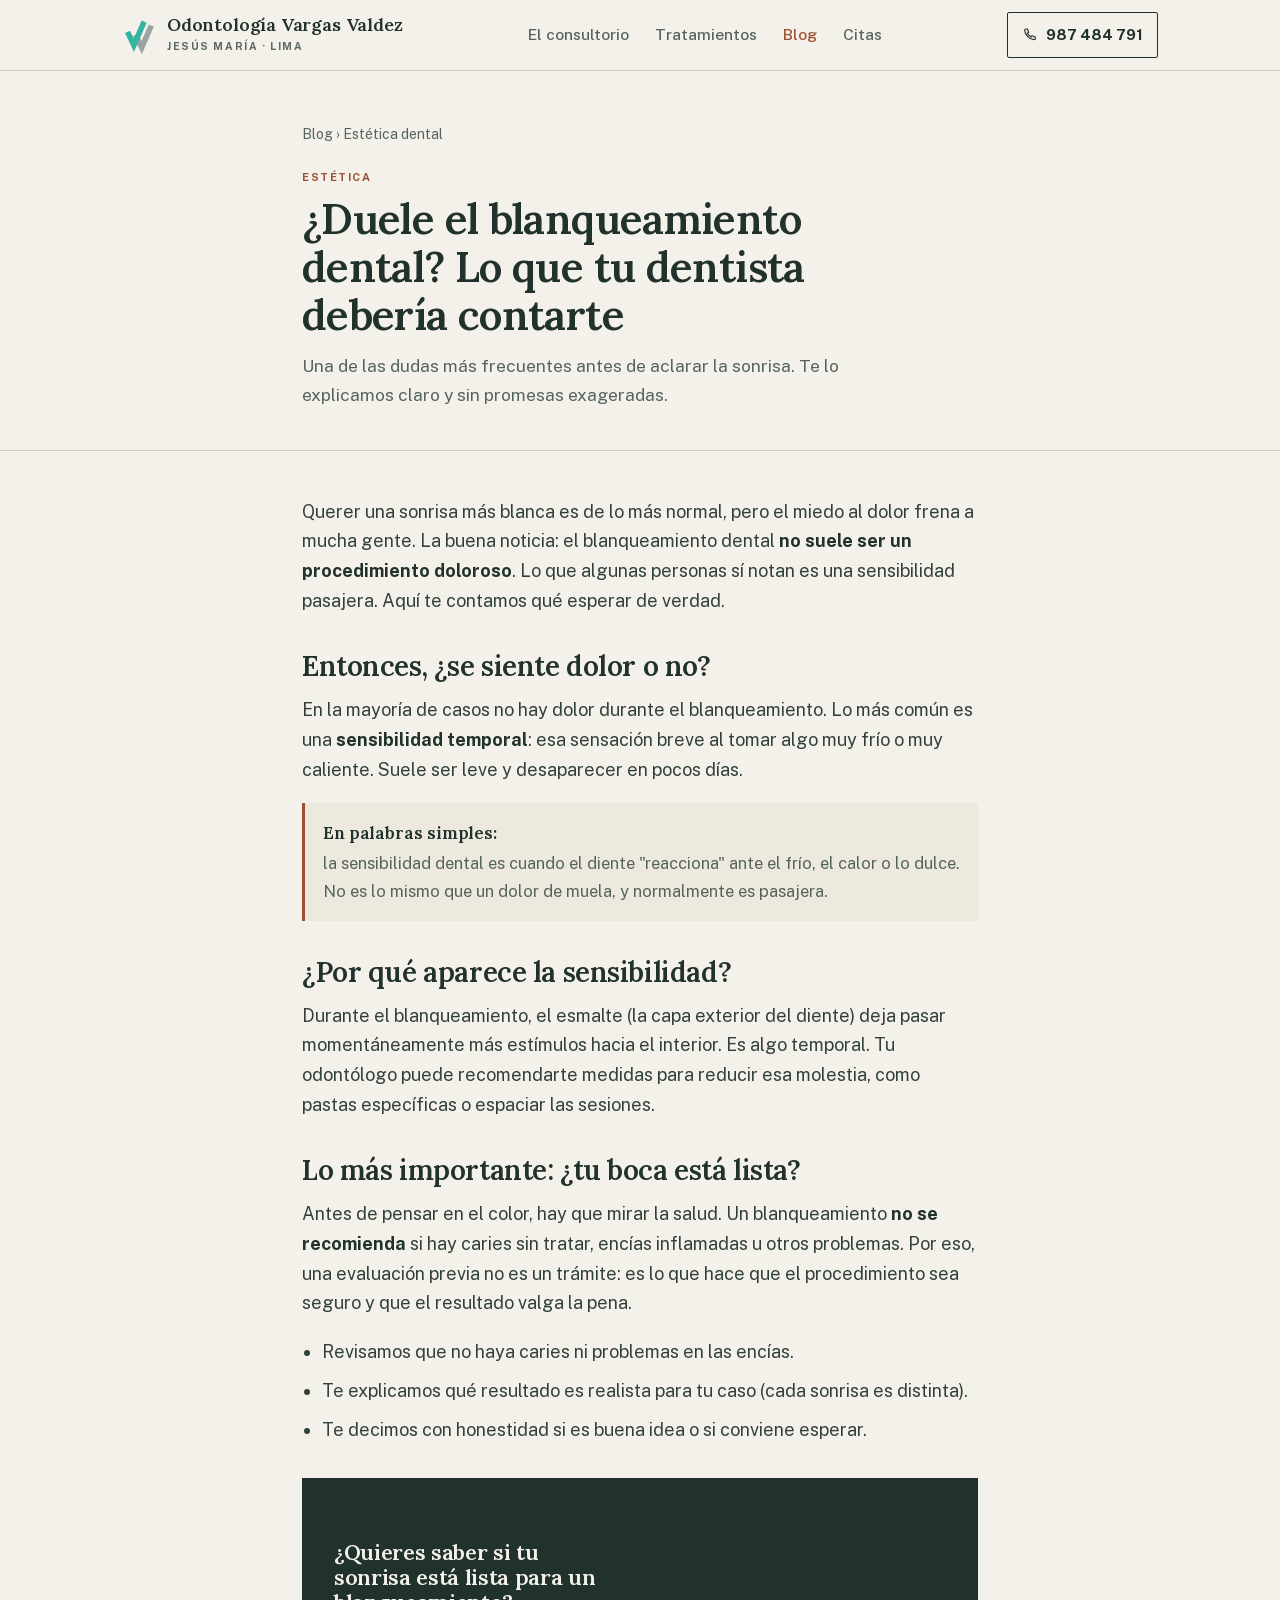
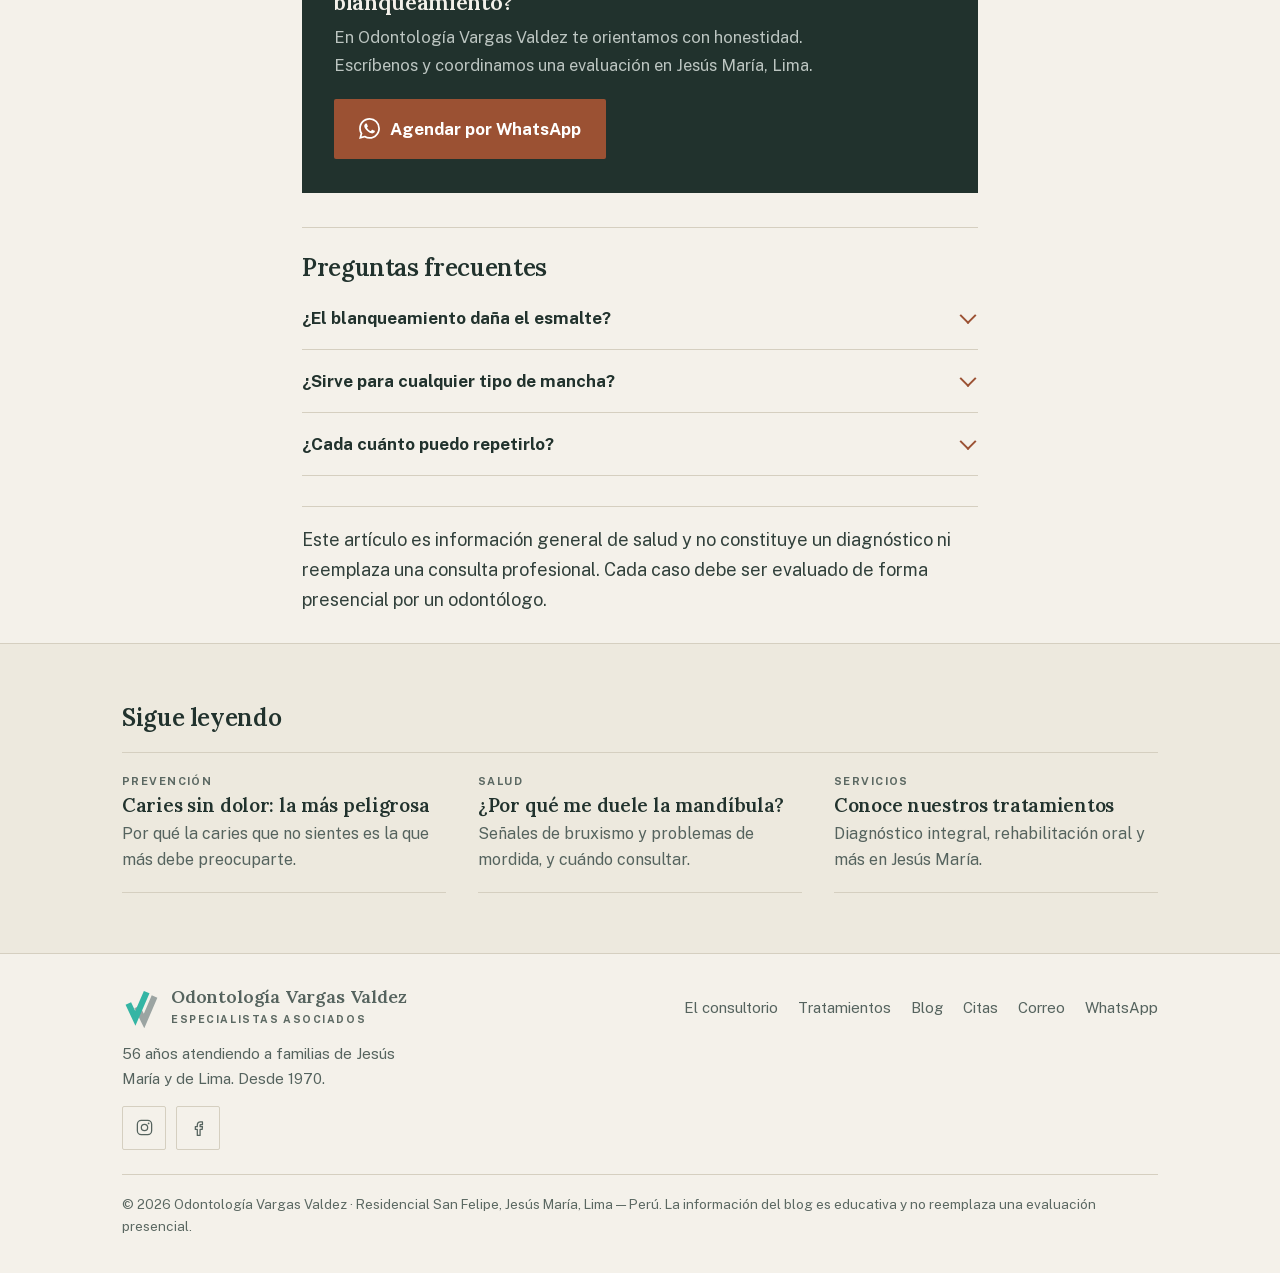
==== commit 2092e960: "Devuelve el logo (monograma VV) a la cabecera y al pie de las 10 páginas El rediseño lo había dejado" ====
--- a/blog-blanqueamiento-dental.html
+++ b/blog-blanqueamiento-dental.html
@@ -15,7 +15,7 @@
 </head><body>
 <a class="skip" href="#contenido">Saltar al contenido</a>
 <header class="mast"><div class="wrap mast-in">
-  <a class="brand" href="index.html"><b>Odontología Vargas Valdez</b><span>Jesús María · Lima</span></a>
+  <a class="brand" href="index.html" aria-label="Odontología Vargas Valdez, inicio"><span class="mark" aria-hidden="true"><svg viewBox="8 4 43 48" xmlns="http://www.w3.org/2000/svg"><path class="v-back" d="M25 28 L33 44 L45 16"/><path class="v-front" d="M15 24 L23 41 L36 11"/></svg></span><span class="brand-text"><b>Odontología Vargas Valdez</b><span>Jesús María · Lima</span></span></a>
   <nav>
     <a href="index.html#consultorio">El consultorio</a>
     <a href="index.html#tratamientos">Tratamientos</a>
@@ -65,7 +65,7 @@
 <footer class="foot"><div class="wrap">
   <div class="foot-grid">
     <div>
-      <a class="brand" href="index.html"><b>Odontología Vargas Valdez</b><span>Especialistas asociados</span></a>
+      <a class="brand" href="index.html" aria-label="Odontología Vargas Valdez, inicio"><span class="mark" aria-hidden="true"><svg viewBox="8 4 43 48" xmlns="http://www.w3.org/2000/svg"><path class="v-back" d="M25 28 L33 44 L45 16"/><path class="v-front" d="M15 24 L23 41 L36 11"/></svg></span><span class="brand-text"><b>Odontología Vargas Valdez</b><span>Especialistas asociados</span></span></a>
       <p style="margin-top:12px;max-width:34ch">56 años atendiendo a familias de Jesús María y de Lima. Desde 1970.</p>
       <div class="foot-social">
         <a href="https://www.instagram.com/odontologiavargasv" target="_blank" rel="noopener" aria-label="Instagram"><svg viewBox="0 0 24 24" aria-hidden="true"><rect x="3" y="3" width="18" height="18" rx="5"/><circle cx="12" cy="12" r="4"/><circle cx="17.2" cy="6.8" r="1.1" fill="currentColor" stroke="none"/></svg></a>
--- a/estilo.css
+++ b/estilo.css
@@ -21,6 +21,10 @@
   --on-ink:#BCC5C1;
   --clay-soft:#E0A88A;
   --focus:#9B5133;
+  /* --- logo: el monograma VV. Cambiar SOLO estas dos lineas cambia el logo
+         en la cabecera y el pie de las 10 paginas de golpe. --- */
+  --mark-a:#34b5a4;   /* la V de delante: turquesa del logo original */
+  --mark-b:#9ba4a2;   /* la V de detras:  gris del logo original */
 }
 
 *{box-sizing:border-box;margin:0;padding:0}
@@ -46,9 +50,15 @@
 /* ================= CABECERA ================= */
 .mast{border-bottom:1px solid var(--rule);background:var(--paper)}
 .mast-in{display:flex;align-items:center;justify-content:space-between;gap:14px;min-height:70px;padding-top:11px;padding-bottom:11px}
-.brand{display:flex;flex-direction:column;justify-content:center;min-height:46px;min-width:0}
+.brand{display:flex;align-items:center;gap:11px;min-height:46px;min-width:0}
+.mark{flex:none;width:34px;height:38px;display:block}
+.mark svg{width:100%;height:100%;display:block}
+.mark path{stroke-width:7;fill:none;stroke-linecap:butt;stroke-linejoin:miter}
+.mark .v-back{stroke:var(--mark-b)}
+.mark .v-front{stroke:var(--mark-a)}
+.brand-text{min-width:0}
 .brand b{display:block;font-family:'Lora',Georgia,serif;font-weight:600;font-size:18px;letter-spacing:-.01em;line-height:1.15}
-.brand span{display:block;font-size:10.5px;font-weight:700;letter-spacing:.15em;text-transform:uppercase;color:var(--ink-45);margin-top:3px}
+.brand-text span{display:block;font-size:10.5px;font-weight:700;letter-spacing:.15em;text-transform:uppercase;color:var(--ink-45);margin-top:3px}
 .mast nav{display:none;gap:26px;font-size:15.5px;font-weight:500;color:var(--ink-70)}
 .mast nav a:hover,.mast nav a.on{color:var(--clay)}
 .telbtn{display:inline-flex;align-items:center;gap:8px;white-space:nowrap;font-weight:700;font-size:15px;
@@ -175,6 +185,7 @@
 .foot nav{display:flex;flex-wrap:wrap;gap:8px 20px;margin-top:12px}
 .foot nav a:hover{color:var(--clay)}
 .foot .legal{margin-top:24px;padding-top:18px;border-top:1px solid var(--rule);font-size:13.5px;color:var(--ink-45)}
+.foot .mark{width:38px;height:42px}
 .foot-social{display:flex;gap:10px;margin-top:14px}
 .foot-social a{width:44px;height:44px;border:1px solid var(--rule);display:flex;align-items:center;justify-content:center;border-radius:2px}
 .foot-social svg{width:19px;height:19px;stroke:var(--ink-70);stroke-width:1.6;fill:none}
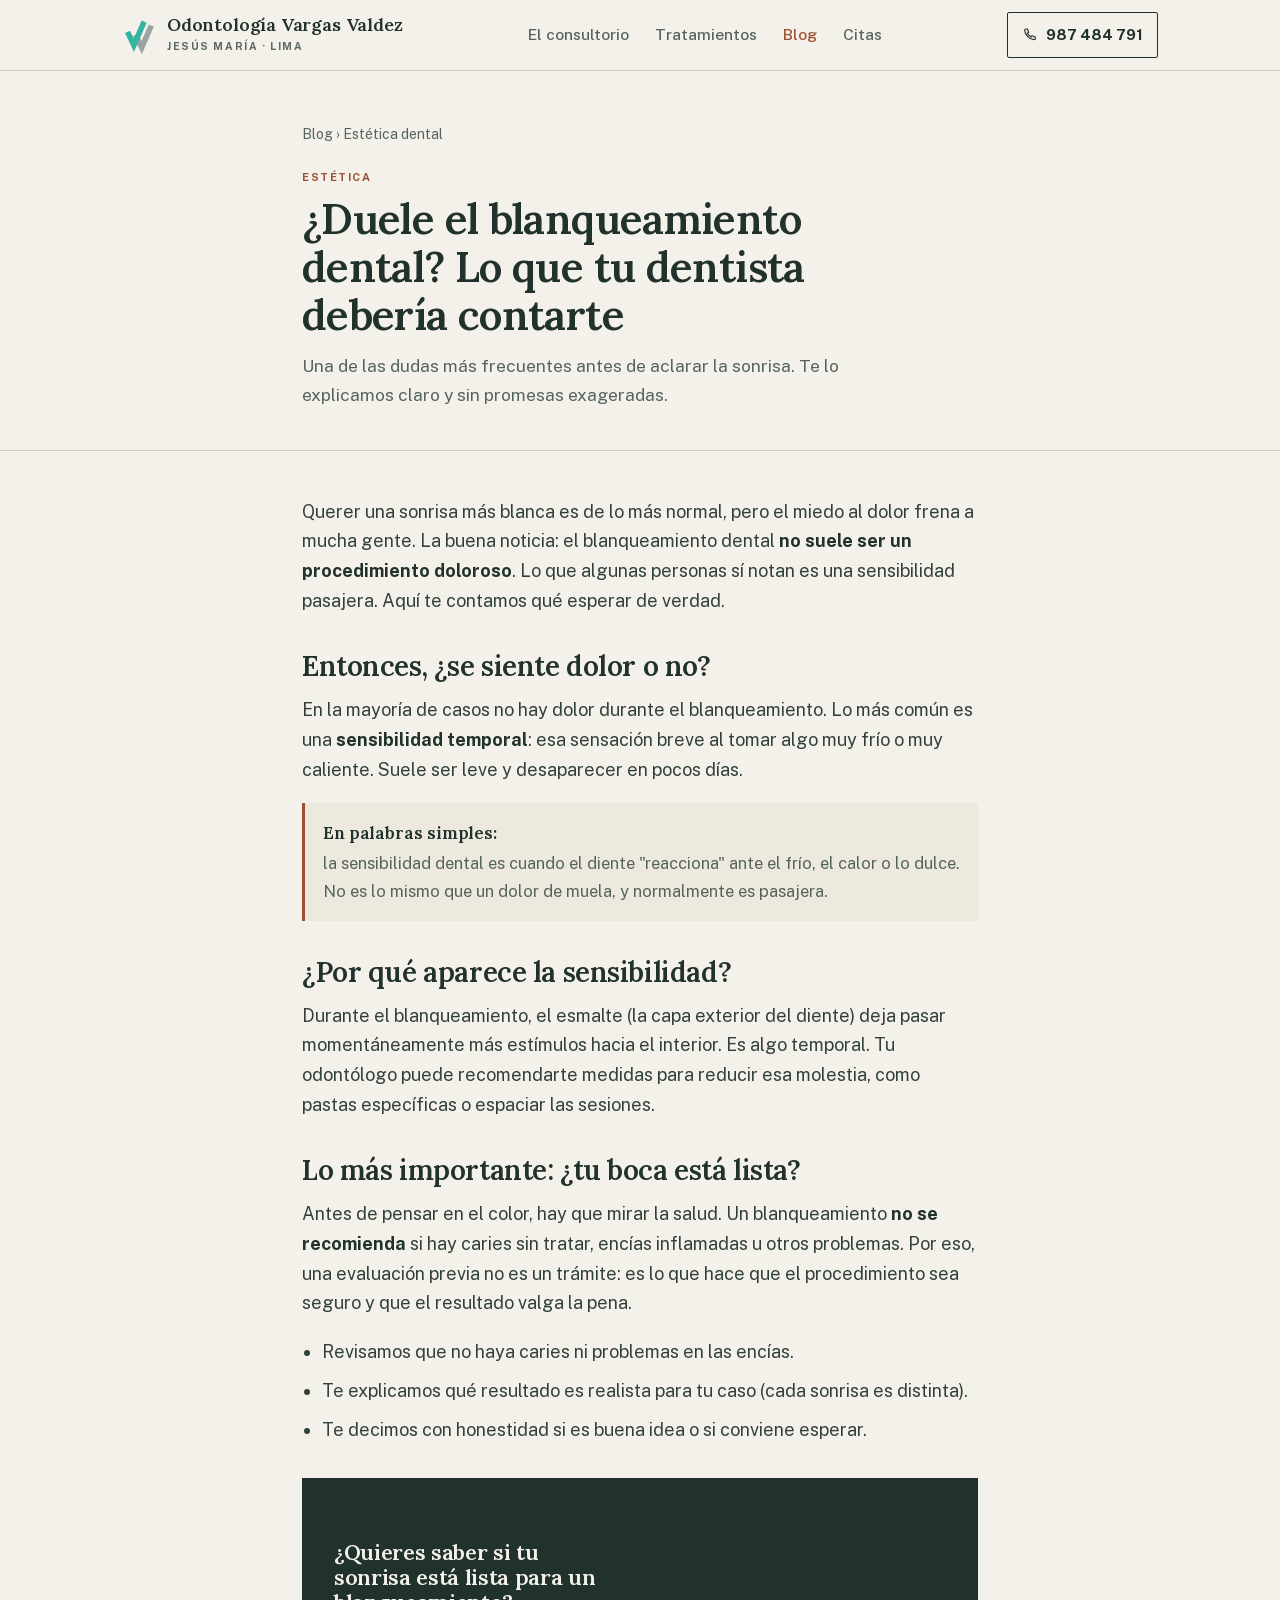
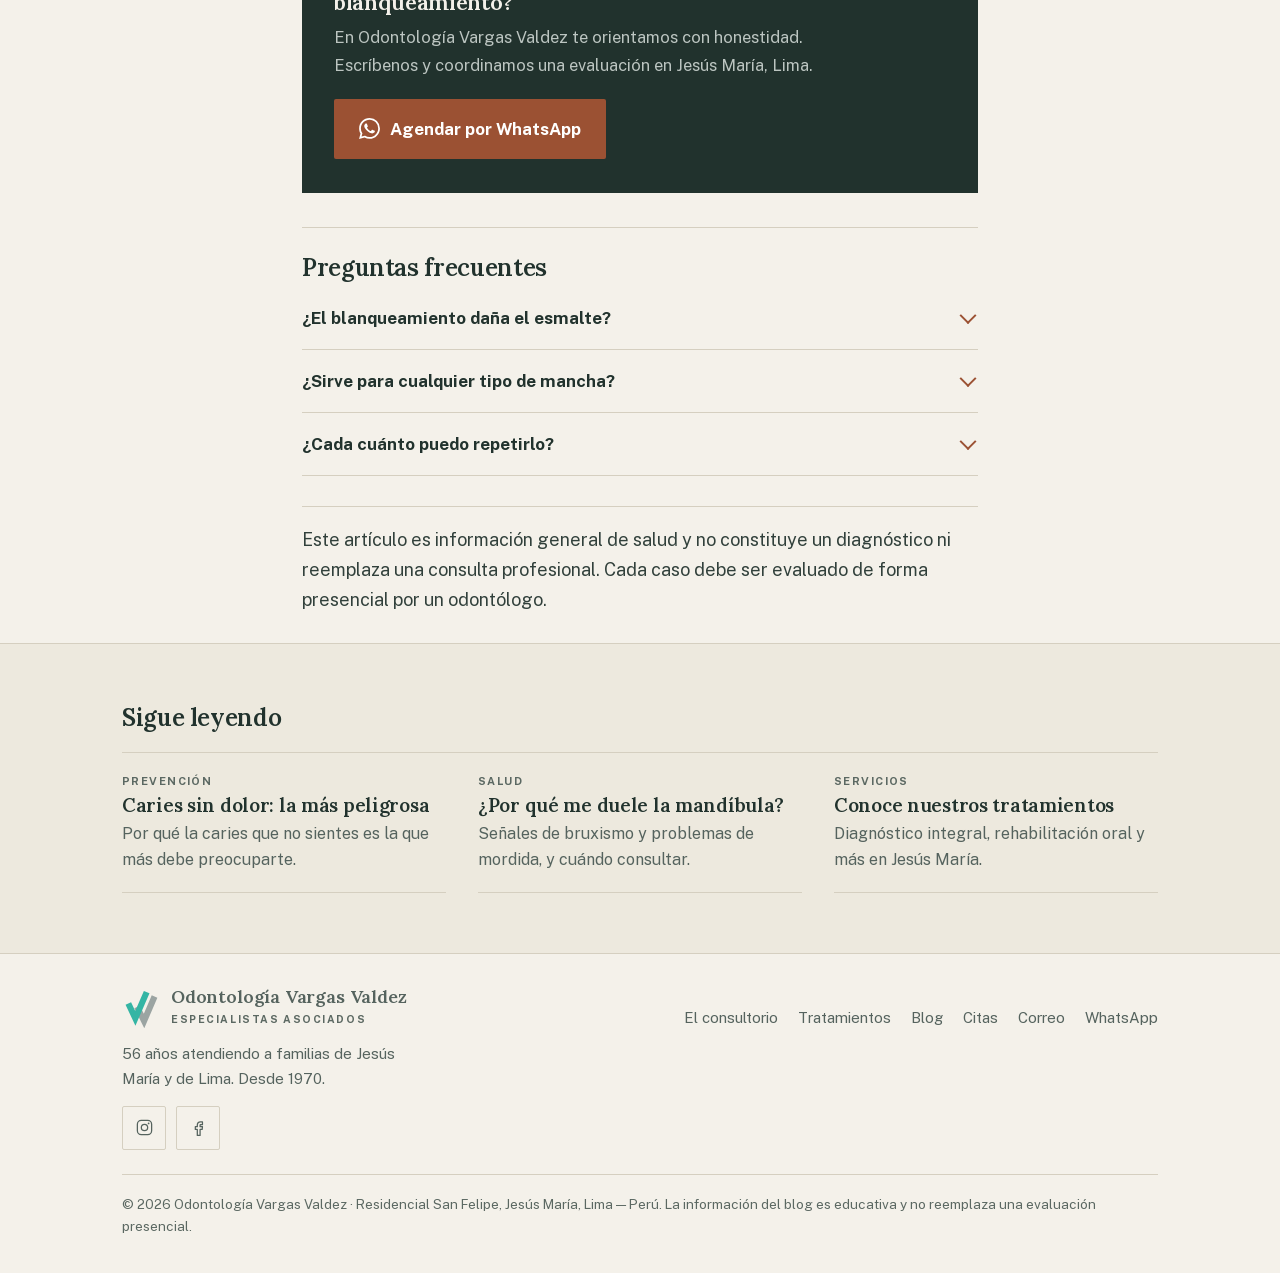
==== commit f6b40d8a: "Improve appointment access, local SEO and mobile navigation" ====
--- a/blog-blanqueamiento-dental.html
+++ b/blog-blanqueamiento-dental.html
@@ -8,15 +8,13 @@
 <meta name="theme-color" content="#21322D">
 <link rel="preload" href="fonts/lora.woff2" as="font" type="font/woff2" crossorigin>
 <link rel="preload" href="fonts/publicsans.woff2" as="font" type="font/woff2" crossorigin>
-<link rel="stylesheet" href="estilo.css">
-<!-- GOOGLE ANALYTICS 4 — REEMPLAZA G-XXXXXXXXXX POR EL ID REAL -->
-<script async src="https://www.googletagmanager.com/gtag/js?id=G-XXXXXXXXXX"></script>
-<script>window.dataLayer=window.dataLayer||[];function gtag(){dataLayer.push(arguments);}gtag('js',new Date());gtag('config','G-XXXXXXXXXX');</script>
+<link rel="stylesheet" href="estilo.css?v=20261007">
+<script defer src="analytics.js"></script>
 </head><body>
 <a class="skip" href="#contenido">Saltar al contenido</a>
 <header class="mast"><div class="wrap mast-in">
   <a class="brand" href="index.html" aria-label="Odontología Vargas Valdez, inicio"><span class="mark" aria-hidden="true"><svg viewBox="8 4 43 48" xmlns="http://www.w3.org/2000/svg"><path class="v-back" d="M25 28 L33 44 L45 16"/><path class="v-front" d="M15 24 L23 41 L36 11"/></svg></span><span class="brand-text"><b>Odontología Vargas Valdez</b><span>Jesús María · Lima</span></span></a>
-  <nav>
+  <nav aria-label="Principal">
     <a href="index.html#consultorio">El consultorio</a>
     <a href="index.html#tratamientos">Tratamientos</a>
     <a href="blog.html" class="on">Blog</a>
@@ -24,7 +22,7 @@
   </nav>
   <a class="telbtn" href="tel:+51987484791"><svg viewBox="0 0 24 24" aria-hidden="true"><path d="M4 5c0-1 1-2 2-2h2l2 5-2 1a12 12 0 006 6l1-2 5 2v2c0 1-1 2-2 2A16 16 0 014 5z" stroke-linejoin="round"/></svg>987 484 791</a>
 </div></header>
-<main id="contenido"><section class="art-hero"><div class="narrow">
+<main id="contenido" tabindex="-1"><section class="art-hero"><div class="narrow">
 <div class="crumbs"><a href="blog.html">Blog</a> › Estética dental</div>
 <span class="tag">Estética</span>
 <h1>¿Duele el blanqueamiento dental? Lo que tu dentista debería contarte</h1>
@@ -60,7 +58,7 @@
 
 <p class="disclaimer">Este artículo es información general de salud y no constituye un diagnóstico ni reemplaza una consulta profesional. Cada caso debe ser evaluado de forma presencial por un odontólogo.</p>
 </div></article>
-<section class="more"><div class="wrap"><h2>Sigue leyendo</h2><div class="more-grid"><a class="pcard" href="blog-caries-sin-dolor.html"><span class="tag">Prevención</span><h3>Caries sin dolor: la más peligrosa</h3><p>Por qué la caries que no sientes es la que más debe preocuparte.</p></a><a class="pcard" href="blog-dolor-mandibula.html"><span class="tag">Salud</span><h3>¿Por qué me duele la mandíbula?</h3><p>Señales de bruxismo y problemas de mordida, y cuándo consultar.</p></a><a class="pcard" href="index.html#servicios"><span class="tag">Servicios</span><h3>Conoce nuestros tratamientos</h3><p>Diagnóstico integral, rehabilitación oral y más en Jesús María.</p></a></div></div></section>
+<section class="more"><div class="wrap"><h2>Sigue leyendo</h2><div class="more-grid"><a class="pcard" href="blog-caries-sin-dolor.html"><span class="tag">Prevención</span><h3>Caries sin dolor: la más peligrosa</h3><p>Por qué la caries que no sientes es la que más debe preocuparte.</p></a><a class="pcard" href="blog-dolor-mandibula.html"><span class="tag">Salud</span><h3>¿Por qué me duele la mandíbula?</h3><p>Señales de bruxismo y problemas de mordida, y cuándo consultar.</p></a><a class="pcard" href="index.html#tratamientos"><span class="tag">Servicios</span><h3>Conoce nuestros tratamientos</h3><p>Diagnóstico integral, rehabilitación oral y más en Jesús María.</p></a></div></div></section>
 </main>
 <footer class="foot"><div class="wrap">
   <div class="foot-grid">
@@ -72,7 +70,7 @@
         <a href="https://www.facebook.com/profile.php?id=61588420507476" target="_blank" rel="noopener" aria-label="Facebook"><svg viewBox="0 0 24 24" aria-hidden="true"><path d="M14.5 8.5h2.5V5h-2.5C12 5 10.5 6.6 10.5 9v2H8v3.5h2.5V22h3.5v-7.5h2.6l.4-3.5h-3V9c0-.3.2-.5.5-.5z" stroke-linejoin="round"/></svg></a>
       </div>
     </div>
-    <div><nav>
+    <div><nav aria-label="Pie de página">
       <a href="index.html#consultorio">El consultorio</a>
       <a href="index.html#tratamientos">Tratamientos</a>
       <a href="blog.html">Blog</a>
--- a/estilo.css
+++ b/estilo.css
@@ -276,3 +276,27 @@
 
 /* impresión */
 @media print{.wabar,.mast nav,.telbtn{display:none}body{background:#fff}}
+
+/* Citas y navegación accesibles, octubre 2026. */
+html{scroll-padding-bottom:90px}
+.hero-actions{margin-top:22px;display:flex;flex-wrap:wrap;align-items:center;gap:14px}
+.hero-actions .btn{font-size:16px;padding:14px 18px}
+.location-link{display:inline-flex;align-items:center;min-height:44px;color:var(--clay);font-size:16px;font-weight:700;text-decoration:underline;text-underline-offset:4px}
+.location{background:var(--tint);border-bottom:1px solid var(--rule)}
+.location h2{font-size:30px;margin:10px 0 16px}
+.location address{font-style:normal;margin-bottom:12px}
+.location p{margin-top:12px;color:var(--ink-70);font-size:16px}
+.foot nav a,.mast nav a{min-height:44px;display:inline-flex;align-items:center}
+.wabar{padding:10px 16px calc(10px + env(safe-area-inset-bottom))}
+@media(max-width:939px){
+ .mast-in{flex-wrap:wrap;gap:8px 14px}
+ .mast .brand{flex:1 1 180px}
+ .mast nav{display:flex;order:3;width:100%;flex-wrap:wrap;gap:0 20px;border-top:1px solid var(--rule);font-size:14px}
+ .mast .telbtn{font-size:14px}
+ .portrait{aspect-ratio:auto;min-height:210px}
+ .portrait .mono{padding-bottom:70px}
+ .hero h1{max-width:20ch}
+ .foot{padding-bottom:calc(108px + env(safe-area-inset-bottom))}
+}
+@media(max-width:359px){.databar-in{grid-template-columns:1fr}.databar .cell{border-right:0;border-bottom:1px solid var(--rule)}.databar .cell:last-child{border-bottom:0}}
+@media(prefers-reduced-motion:reduce){.faq summary::after{transition:none}}
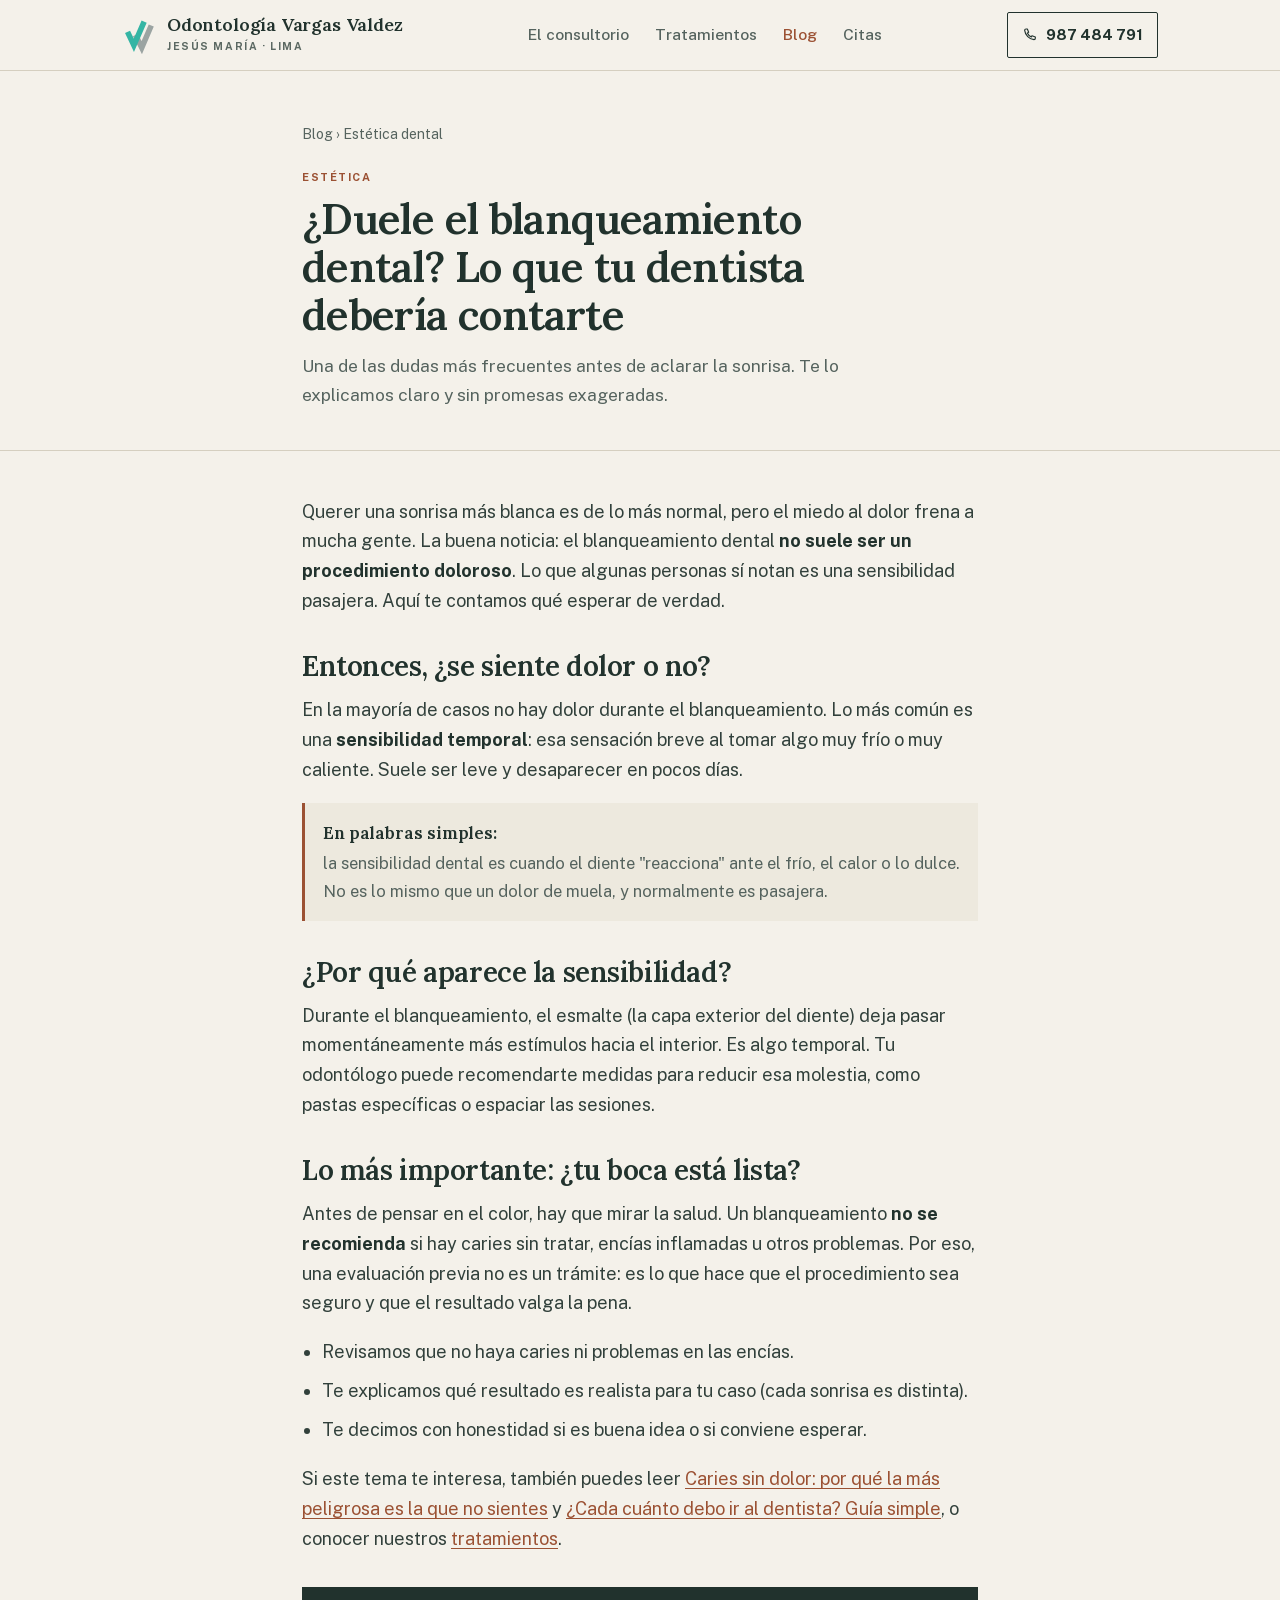
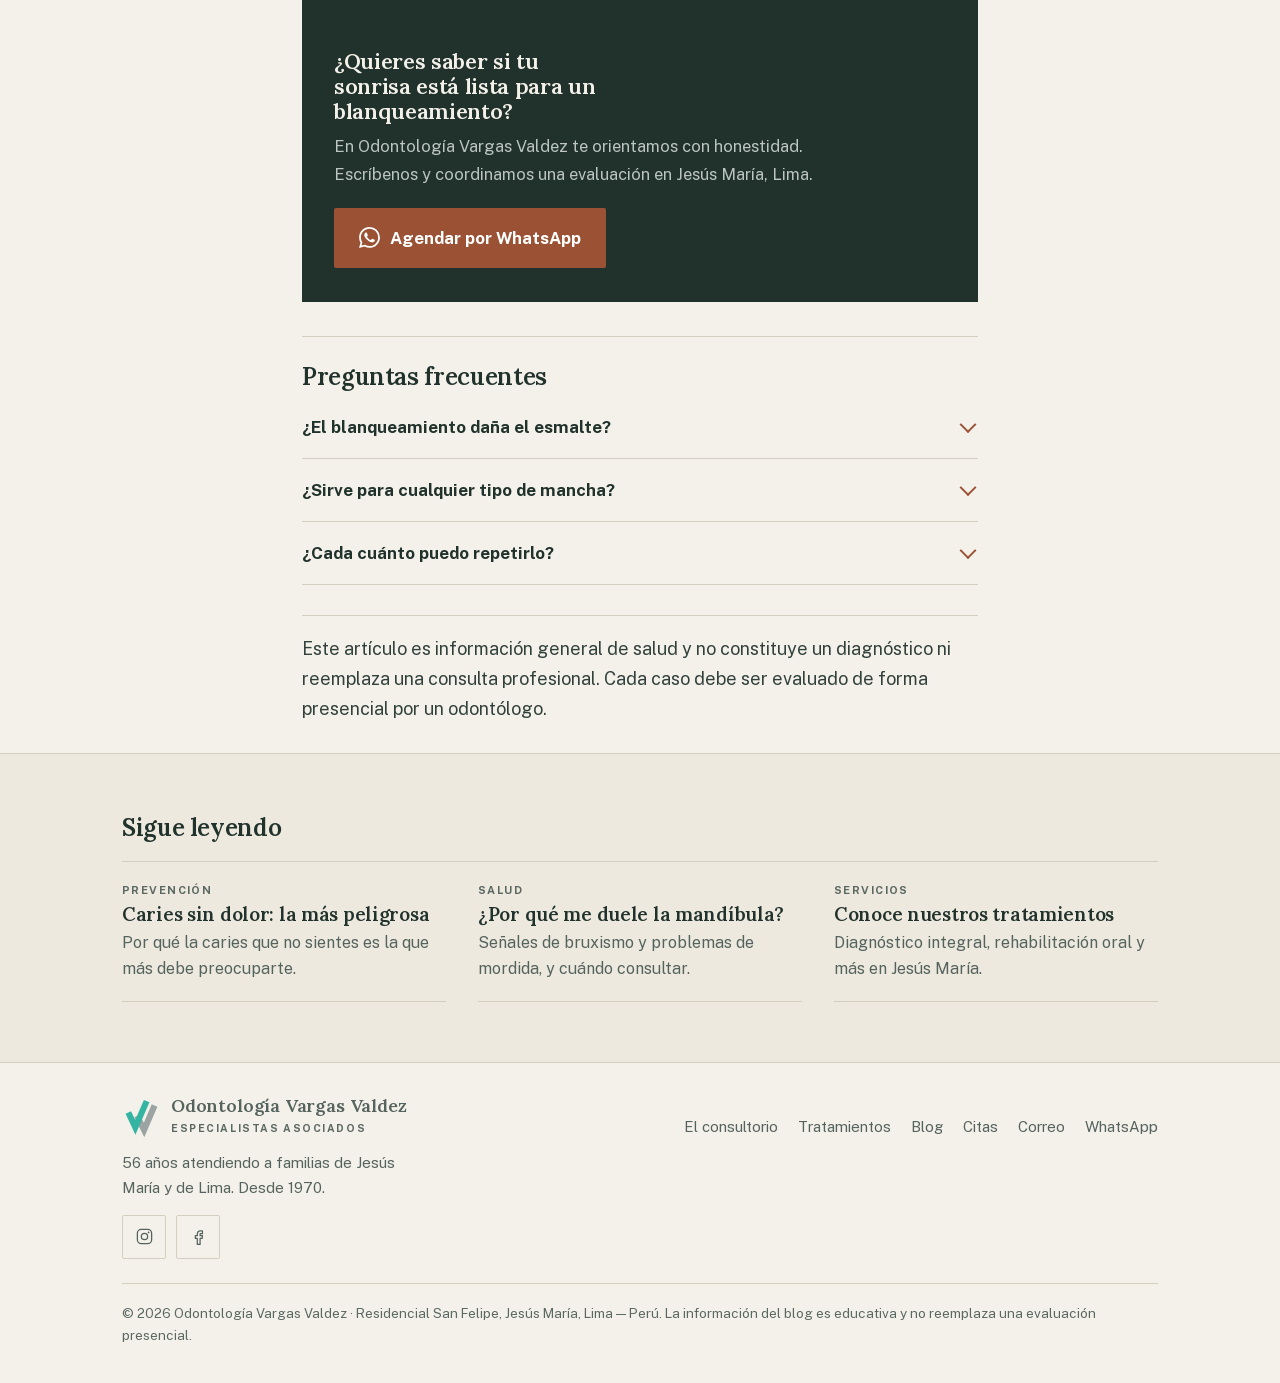
==== commit b610e338: "SEO: datos estructurados de artículos (FAQ alineado con el texto visible, migas) y enlaces internos " ====
--- a/blog-blanqueamiento-dental.html
+++ b/blog-blanqueamiento-dental.html
@@ -1,10 +1,15 @@
 <!DOCTYPE html>
 <html lang="es"><head><meta charset="UTF-8"><meta name="viewport" content="width=device-width, initial-scale=1.0">
-<title>¿Duele el blanqueamiento dental? Lo que tu dentista debería contarte | Vargas Valdez</title>
-<meta name="description" content="¿El blanqueamiento dental duele? Resolvemos las dudas más comunes sobre sensibilidad, duración y cuándo es seguro hacerlo. Clínica dental en Jesús María, Lima.">
+<title>¿Duele el blanqueamiento dental? | Vargas Valdez</title>
+<meta name="description" content="Sensibilidad, duración y cuándo conviene blanquear los dientes. Explicado en simple por el consultorio dental de Jesús María, Lima.">
 <link rel="canonical" href="https://www.odontologiavargasvaldez.com/blog-blanqueamiento-dental.html">
-<meta property="og:type" content="article"><meta property="og:title" content="¿Duele el blanqueamiento dental? Lo que tu dentista debería contarte | Vargas Valdez"><meta property="og:description" content="¿El blanqueamiento dental duele? Resolvemos las dudas más comunes sobre sensibilidad, duración y cuándo es seguro hacerlo. Clínica dental en Jesús María, Lima."><meta property="og:locale" content="es_PE">
-<script type="application/ld+json">{"@context": "https://schema.org", "@type": "Article", "headline": "¿Duele el blanqueamiento dental? Lo que tu dentista debería contarte | Vargas Valdez", "description": "¿El blanqueamiento dental duele? Resolvemos las dudas más comunes sobre sensibilidad, duración y cuándo es seguro hacerlo. Clínica dental en Jesús María, Lima.", "author": {"@type": "Organization", "name": "Odontología Vargas Valdez"}, "publisher": {"@type": "Organization", "name": "Odontología Vargas Valdez"}, "inLanguage": "es-PE"}</script><script type="application/ld+json">{"@context": "https://schema.org", "@type": "FAQPage", "mainEntity": [{"@type": "Question", "name": "¿El blanqueamiento dental duele?", "acceptedAnswer": {"@type": "Answer", "text": "Por lo general no es un procedimiento doloroso, aunque algunas personas sienten sensibilidad temporal durante o después. Esa sensibilidad suele desaparecer en pocos días."}}, {"@type": "Question", "name": "¿Cuánto dura el resultado de un blanqueamiento?", "acceptedAnswer": {"@type": "Answer", "text": "Depende de cada persona y de sus hábitos (café, té, cigarro). Con buenos cuidados, los resultados pueden mantenerse varios meses o más. Una evaluación profesional te dará una expectativa realista."}}, {"@type": "Question", "name": "¿Cualquiera puede hacerse un blanqueamiento?", "acceptedAnswer": {"@type": "Answer", "text": "No siempre. Es importante revisar primero el estado de tus dientes y encías. Por eso recomendamos una evaluación antes de decidir."}}]}</script>
+<meta property="og:type" content="article"><meta property="og:site_name" content="Odontología Vargas Valdez"><meta property="og:title" content="¿Duele el blanqueamiento dental? | Vargas Valdez"><meta property="og:description" content="Sensibilidad, duración y cuándo conviene blanquear los dientes. Explicado en simple por el consultorio dental de Jesús María, Lima."><meta property="og:locale" content="es_PE"><meta property="og:url" content="https://www.odontologiavargasvaldez.com/blog-blanqueamiento-dental.html"><meta property="og:image" content="https://www.odontologiavargasvaldez.com/apple-touch-icon.png"><meta property="og:image:alt" content="Logotipo de Odontología Vargas Valdez"><meta name="twitter:card" content="summary"><meta name="twitter:title" content="¿Duele el blanqueamiento dental? | Vargas Valdez"><meta name="twitter:description" content="Sensibilidad, duración y cuándo conviene blanquear los dientes. Explicado en simple por el consultorio dental de Jesús María, Lima."><meta name="twitter:image" content="https://www.odontologiavargasvaldez.com/apple-touch-icon.png">
+
+
+
+
+
+<script type="application/ld+json">{"@context": "https://schema.org", "@type": "Article", "headline": "¿Duele el blanqueamiento dental? Lo que tu dentista debería contarte", "description": "Sensibilidad, duración y cuándo conviene blanquear los dientes. Explicado en simple por el consultorio dental de Jesús María, Lima.", "inLanguage": "es-PE", "url": "https://www.odontologiavargasvaldez.com/blog-blanqueamiento-dental.html", "mainEntityOfPage": {"@type": "WebPage", "@id": "https://www.odontologiavargasvaldez.com/blog-blanqueamiento-dental.html"}, "image": "https://www.odontologiavargasvaldez.com/apple-touch-icon.png", "author": {"@type": "Dentist", "@id": "https://www.odontologiavargasvaldez.com/#consultorio", "name": "Odontología Vargas Valdez", "url": "https://www.odontologiavargasvaldez.com/"}, "publisher": {"@type": "Dentist", "@id": "https://www.odontologiavargasvaldez.com/#consultorio", "name": "Odontología Vargas Valdez", "url": "https://www.odontologiavargasvaldez.com/"}}</script><script type="application/ld+json">{"@context": "https://schema.org", "@type": "FAQPage", "mainEntity": [{"@type": "Question", "name": "¿El blanqueamiento daña el esmalte?", "acceptedAnswer": {"@type": "Answer", "text": "Realizado bajo supervisión profesional y en una boca sana, es un procedimiento controlado. Los problemas suelen aparecer con productos caseros sin control o usados en exceso."}}, {"@type": "Question", "name": "¿Sirve para cualquier tipo de mancha?", "acceptedAnswer": {"@type": "Answer", "text": "No todas las manchas responden igual. Algunas se aclaran muy bien y otras requieren un enfoque distinto. Una evaluación lo aclara."}}, {"@type": "Question", "name": "¿Cada cuánto puedo repetirlo?", "acceptedAnswer": {"@type": "Answer", "text": "Depende de tu caso y tus hábitos. Tu odontólogo te indicará un intervalo seguro; no conviene abusar."}}]}</script><script type="application/ld+json">{"@context": "https://schema.org", "@type": "BreadcrumbList", "itemListElement": [{"@type": "ListItem", "position": 1, "name": "Inicio", "item": "https://www.odontologiavargasvaldez.com/"}, {"@type": "ListItem", "position": 2, "name": "Blog", "item": "https://www.odontologiavargasvaldez.com/blog.html"}, {"@type": "ListItem", "position": 3, "name": "¿Duele el blanqueamiento dental? Lo que tu dentista debería contarte", "item": "https://www.odontologiavargasvaldez.com/blog-blanqueamiento-dental.html"}]}</script>
 <meta name="theme-color" content="#21322D">
 <link rel="preload" href="fonts/lora.woff2" as="font" type="font/woff2" crossorigin>
 <link rel="preload" href="fonts/publicsans.woff2" as="font" type="font/woff2" crossorigin>
@@ -46,6 +51,7 @@
 <li>Te decimos con honestidad si es buena idea o si conviene esperar.</li>
 </ul>
 
+<p>Si este tema te interesa, también puedes leer <a href="blog-caries-sin-dolor.html">Caries sin dolor: por qué la más peligrosa es la que no sientes</a> y <a href="blog-cada-cuanto-ir-al-dentista.html">¿Cada cuánto debo ir al dentista? Guía simple</a>, o conocer nuestros <a href="index.html#tratamientos">tratamientos</a>.</p>
 <div class="cta-box"><h3>¿Quieres saber si tu sonrisa está lista para un blanqueamiento?</h3>
 <p>En Odontología Vargas Valdez te orientamos con honestidad. Escríbenos y coordinamos una evaluación en Jesús María, Lima.</p>
 <a class="btn btn-wa" href="https://wa.me/51987484791?text=Hola%2C%20quisiera%20agendar%20una%20evaluaci%C3%B3n." target="_blank" rel="noopener"><svg viewBox="0 0 24 24" aria-hidden="true"><path d="M17.472 14.382c-.297-.149-1.758-.867-2.03-.967-.273-.099-.471-.148-.67.15-.197.297-.767.966-.94 1.164-.173.199-.347.223-.644.075-.297-.15-1.255-.463-2.39-1.475-.883-.788-1.48-1.761-1.653-2.059-.173-.297-.018-.458.13-.606.134-.133.298-.347.446-.52.149-.174.198-.298.298-.497.099-.198.05-.371-.025-.52-.075-.149-.669-1.612-.916-2.207-.242-.579-.487-.5-.669-.51-.173-.008-.371-.01-.57-.01-.198 0-.52.074-.792.372-.272.297-1.04 1.016-1.04 2.479 0 1.462 1.065 2.875 1.213 3.074.149.198 2.096 3.2 5.077 4.487.709.306 1.262.489 1.694.625.712.227 1.36.195 1.871.118.571-.085 1.758-.719 2.006-1.413.248-.694.248-1.289.173-1.413-.074-.124-.272-.198-.57-.347M12.05 21.785h-.004a9.87 9.87 0 01-5.031-1.378l-.361-.214-3.741.982.998-3.648-.235-.374a9.86 9.86 0 01-1.51-5.26c.001-5.45 4.436-9.884 9.888-9.884 2.64 0 5.122 1.03 6.988 2.898a9.825 9.825 0 012.893 6.994c-.003 5.45-4.437 9.884-9.885 9.884M20.463 3.488A11.815 11.815 0 0012.05 0C5.495 0 .16 5.335.157 11.892c0 2.096.547 4.142 1.588 5.945L.057 24l6.305-1.654a11.882 11.882 0 005.683 1.448h.005c6.554 0 11.89-5.335 11.893-11.893a11.821 11.821 0 00-3.48-8.413z"/></svg>Agendar por WhatsApp</a></div>
--- a/estilo.css
+++ b/estilo.css
@@ -300,3 +300,8 @@
 }
 @media(max-width:359px){.databar-in{grid-template-columns:1fr}.databar .cell{border-right:0;border-bottom:1px solid var(--rule)}.databar .cell:last-child{border-bottom:0}}
 @media(prefers-reduced-motion:reduce){.faq summary::after{transition:none}}
+
+/* Foto autorizada del equipo: encuadre completo, sin superponer texto a personas. */
+.portrait-team{aspect-ratio:auto;min-height:0}
+.portrait-team img{display:block;width:100%;height:auto;object-fit:contain}
+.portrait-team .cap{position:static}
